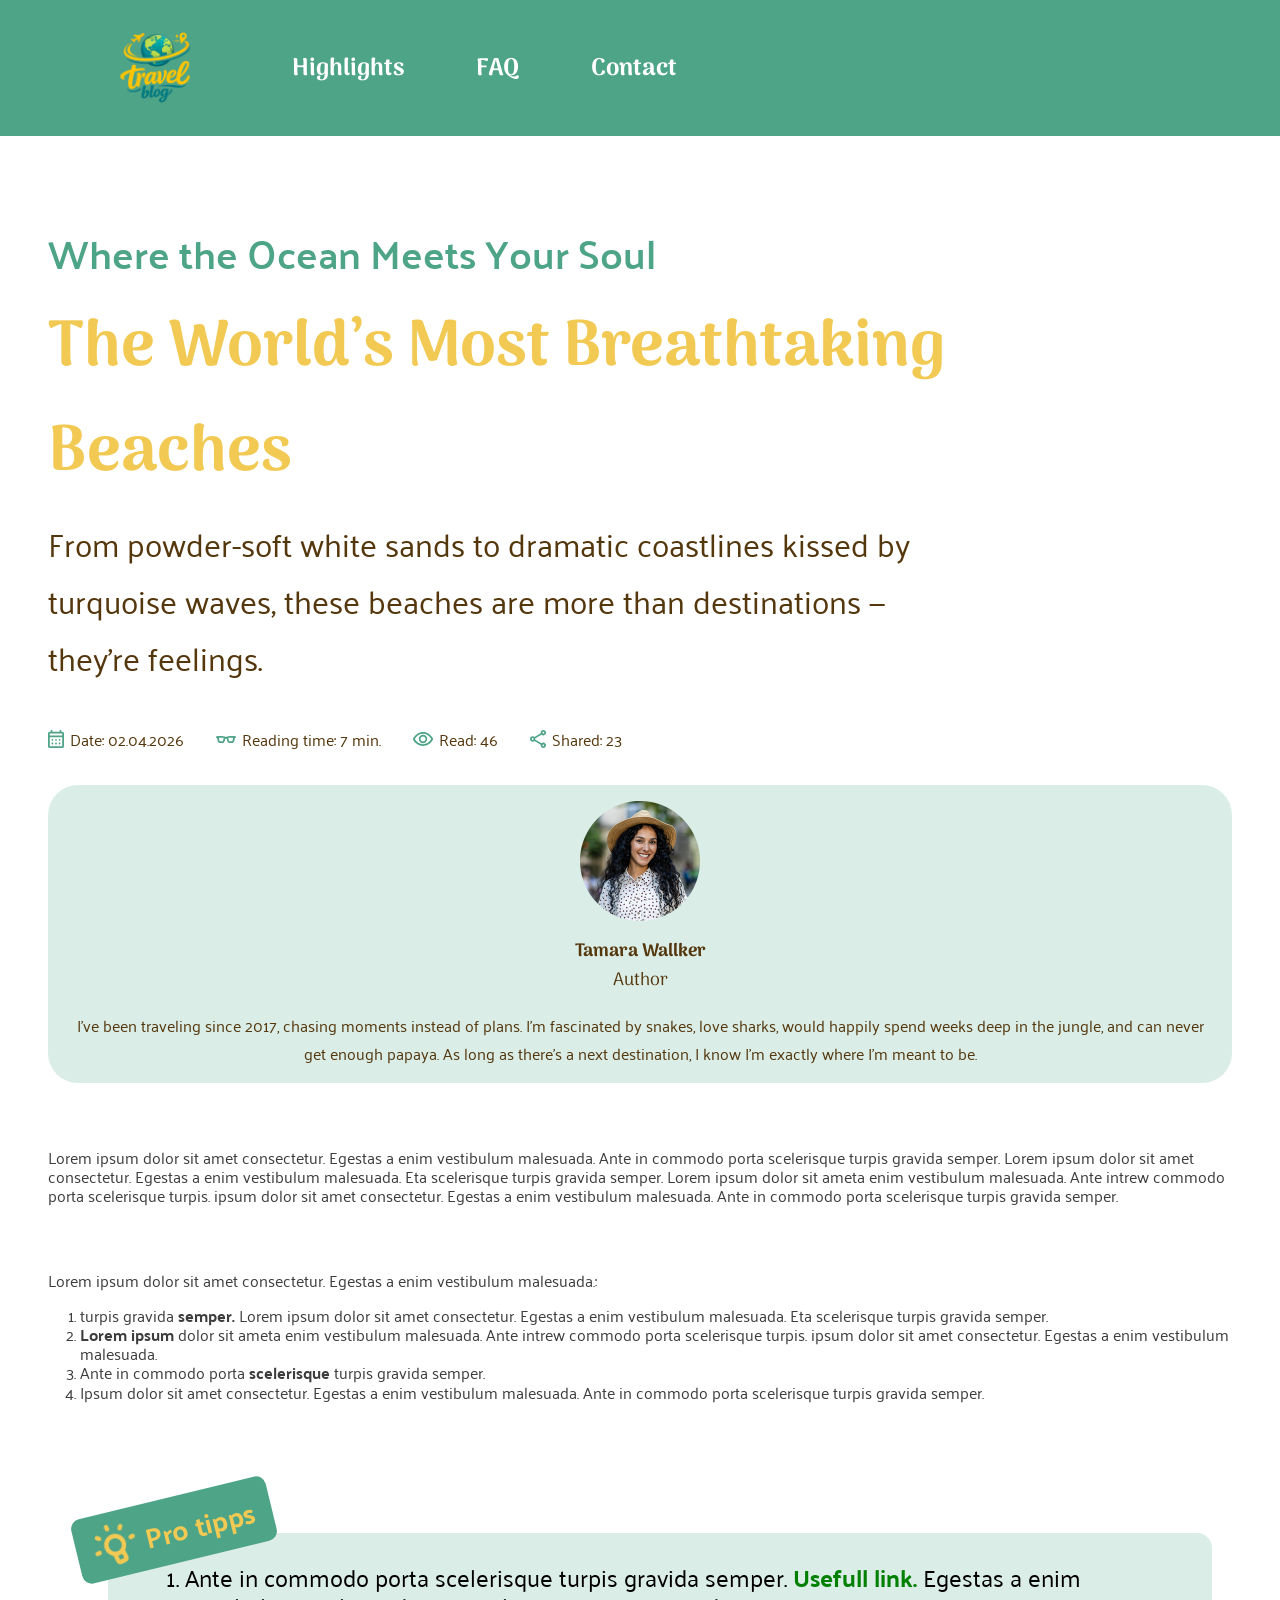
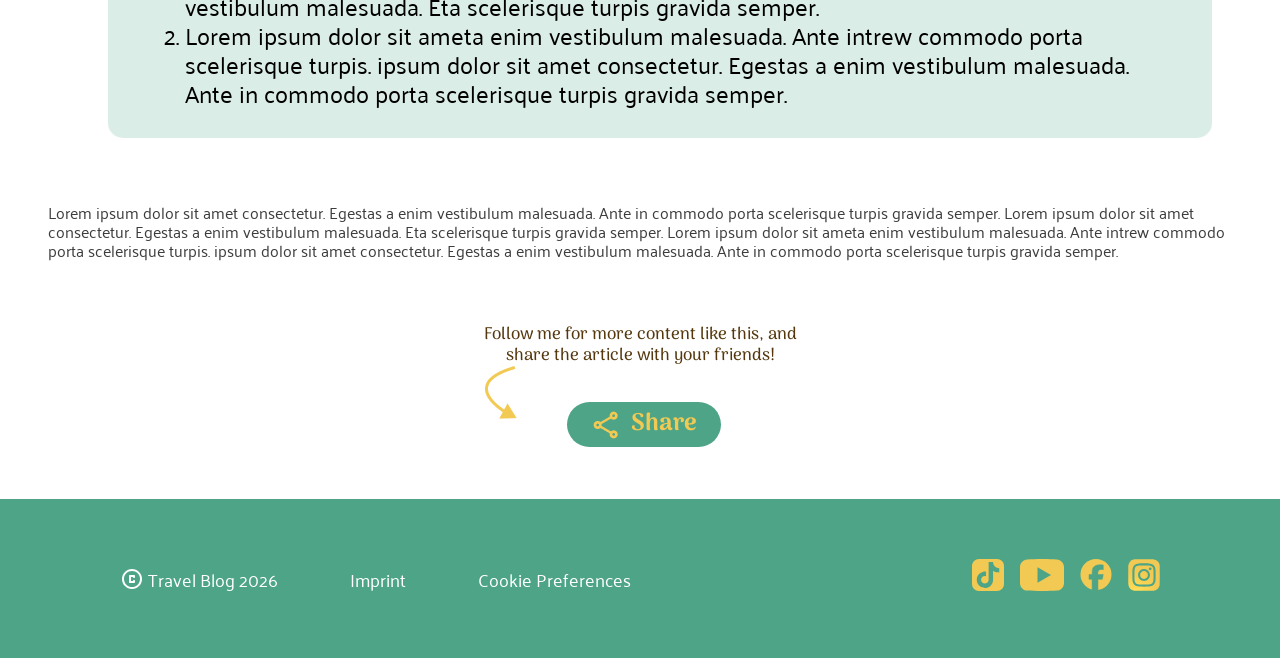
==== article01Carousel.html @ 49bd3ad3 "feat: article01 H1 improvement" ====
<!DOCTYPE html>
<html lang="en">

<head>
    <meta charset="UTF-8">
    <meta name="viewport" content="width=device-width, initial-scale=1.0">
    <title>Article01/Carousel</title>

    <link rel="stylesheet" href="style.css">
    <link rel="stylesheet" href="style_header_and_footer.css">
    <link rel="stylesheet" href="style_profilanzeige.css">
    <link rel="stylesheet" href="style_protip.css">
    <link rel="stylesheet" href="style_share_button.css">
    <link rel="stylesheet" href="style_article01_Carousel.css">
    <link rel="stylesheet" href="style_menu_bar.css">

</head>

<body>

    <header class="primary-green-background">
        <img class="blog-logo" src="./assets/icons/logo.svg"
            alt="Das Logo des Travel Blog - die Erdkugel, die von einem Flugzeug gegen der Uhrzeigersinn umkreist wird.">

        <nav>
            <ul>
                <li>
                    <a href="">Highlights</a>
                </li>
                <li>
                    <a href="">FAQ</a>
                </li>
                <li>
                    <a href="">Contact</a>
                </li>
            </ul>
        </nav>
    </header>


    <main class="main-content">

        <section class="content-section article-intro">
            <div class="article-title">
                <div class="title-text">
                    <p class="subtitle">Where the Ocean Meets Your Soul</p>
                    <h1>The World’s Most Breathtaking Beaches</h1>
                    <p class="intro-text">From powder-soft white sands to dramatic coastlines kissed by
                        turquoise waves, these beaches are more than destinations —
                        they’re feelings.</p>
                </div>

                <div class="article-info">
                    <div class="info-item">
                        <img src="./assets/icons/calendar.svg" alt="">
                        <span>Date: <time datetime="2026-04-02">02.04.2026</time></span>
                    </div>
                    <div class="info-item">
                        <img src="./assets/icons/reading-time.svg" alt="">
                        <span>Reading time: 7 min.</span>
                    </div>
                    <div class="info-item">
                        <img src="./assets/icons/views.svg" alt="">
                        <span>Read: 46</span>
                    </div>
                    <div class="info-item">
                        <img src="./assets/icons/share-green.svg" alt="">
                        <span>Shared: 23</span>
                    </div>
                </div>
            </div>


            <aside class="author-card">
                <img class="avatar" src="./assets/img/avatar.png" alt="Portrait of Tamara Wallker">
                <div class="author-name-box">
                    <p class="author-name">Tamara Wallker</p>
                    <p class="author-role">Author</p>
                </div>
                <p class="author-text">I’ve been traveling since 2017, chasing moments instead of plans. I’m fascinated
                    by snakes, love sharks, would happily spend weeks deep in the jungle, and can never get enough
                    papaya. As long as there’s a next destination, I know I’m exactly where I’m meant to be.</p>
            </aside>
        </section>




        <section class="text_section">
            <p>Lorem ipsum dolor sit amet consectetur. Egestas a enim vestibulum malesuada. Ante in commodo porta
                scelerisque turpis gravida semper. Lorem ipsum dolor sit amet consectetur. Egestas a enim vestibulum
                malesuada. Eta scelerisque turpis gravida semper. Lorem ipsum dolor sit ameta enim vestibulum malesuada.
                Ante intrew commodo porta scelerisque turpis. ipsum dolor sit amet consectetur. Egestas a enim
                vestibulum
                malesuada. Ante in commodo porta scelerisque turpis gravida semper.</p>
        </section>

        <section class="text_numbered_section">
            <p>Lorem ipsum dolor sit amet consectetur. Egestas a enim vestibulum malesuada.:</p>
            <ol>
                <li>
                    turpis gravida <strong>semper.</strong> Lorem ipsum dolor sit amet consectetur. Egestas a enim
                    vestibulum malesuada.
                    Eta
                    scelerisque turpis gravida semper.
                </li>
                <li>
                    <strong>Lorem ipsum</strong> dolor sit ameta enim vestibulum malesuada. Ante intrew commodo porta
                    scelerisque turpis.
                    ipsum
                    dolor sit amet consectetur. Egestas a enim vestibulum malesuada.
                </li>
                <li>
                    Ante in commodo porta <strong>scelerisque</strong> turpis gravida semper.
                </li>
                <li>
                    Ipsum dolor sit amet consectetur. Egestas a enim vestibulum malesuada. Ante in commodo porta
                    scelerisque
                    turpis gravida semper.
                </li>
            </ol>
        </section>

        <pro-tip>
            <div class="tip_feature">
                <div class="icon-tip">
                    <img src="./assets/img/light_bulb.png" alt="Icon of a light buble">
                    <p>Pro tipps</p>
                </div>
                <section class="ordered_list">
                    <ol class="pro_text">
                        <li>Ante in commodo porta scelerisque turpis gravida semper. <a
                                href="https://google.com">Usefull
                                link.</a>
                            Egestas a enim vestibulum malesuada. Eta scelerisque turpis gravida semper.</li>

                        <li>Lorem ipsum dolor sit ameta enim vestibulum malesuada. Ante intrew commodo porta scelerisque
                            turpis.
                            ipsum dolor sit amet consectetur. Egestas a enim vestibulum malesuada. Ante in commodo porta
                            scelerisque turpis gravida semper. </li>
                    </ol>
                </section>
            </div>
        </pro-tip>

        <section class="text_section">
            <p>Lorem ipsum dolor sit amet consectetur. Egestas a enim vestibulum malesuada. Ante in commodo porta
                scelerisque turpis gravida semper. Lorem ipsum dolor sit amet consectetur. Egestas a enim vestibulum
                malesuada. Eta scelerisque turpis gravida semper. Lorem ipsum dolor sit ameta enim vestibulum malesuada.
                Ante intrew commodo porta scelerisque turpis. ipsum dolor sit amet consectetur. Egestas a enim
                vestibulum
                malesuada. Ante in commodo porta scelerisque turpis gravida semper.</p>
        </section>

        <section class="share_button">
            <p>Follow me for more content like this, and share the article with your friends!</p>
            <div class="share-row">
                <img class="image1" src="./assets/img/vector_arrow.png" alt="Vektor Pfeil">
                <img class="image1_1" src="./assets/img/arrow.png" alt="Krummer_Pfeil">
                <div class="button_picture">
                    <img src="./assets/img/frame_button.png" alt="Frame Button">
                    <a href="https://www.LinkedIn.com/" target="_blank">Share</a>
                </div>
            </div>
        </section>

    </main>


    <footer class="primary-green-background">
        <div class="footer-panel">
            <div class="meta-informations">
                <ul>
                    <li class="copyright-li">
                        <figure>
                            <img src="./assets/icons/copyright.svg" alt="Das Copyright-Logo">
                            <p>Travel Blog 2026</p>
                        </figure>
                    </li>
                    <li>
                        <p>Imprint</p>
                    </li>
                    <li>
                        <p>Cookie Preferences</p>
                    </li>
                </ul>
            </div>

            <div class="social-media-icons">
                <ul>
                    <li>
                        <a href="https://www.tiktok.com/" target="_blank">
                            <img class="social-media-icon-rectangular" src="./assets/icons/tiktok.svg"
                                alt="Das TikTok-Logo.">
                        </a>
                    </li>
                    <li>
                        <a href="https://www.youtube.com/" target="_blank">
                            <img class="youtube-icon" src="./assets/icons/youtube.svg" alt="Das YouTube-Logo.">
                        </a>
                    </li>
                    <li>
                        <a href="https://www.facebook.com/" target="_blank">
                            <img class="social-media-icon-rectangular" src="./assets/icons/facebook.svg"
                                alt="Das Facebook-Logo.">
                        </a>
                    </li>
                    <li>
                        <a href="https://www.instagram.com/" target="_blank">
                            <img class="social-media-icon-rectangular" src="./assets/icons/instagram.svg"
                                alt="Das Instagram-Logo.">
                        </a>
                    </li>
                </ul>
            </div>
        </div>
    </footer>

    <nav class="menu-bar yellow-background">
        <ul>
            <li>
                <img src="./assets/icons/home.svg" alt="Das Home-Symbol - der Umriss eines Hauses.">
            </li>
            <li>
                <img src="./assets/icons/rocket_launch.svg" alt="Das Symbol einer fliegenden Rakete..">
            </li>
            <li>
                <img src="./assets/icons/live_help.svg"
                    alt="Das Symbol zur Live-Hilfe - ein Fragezeichen in einer Sprechblase mit abgerundeten Ecken.">
            </li>
            <li>
                <img src="./assets/icons/person_pin.svg"
                    alt="Das Person-Symbol - die Silhouette einer Person in einer Sprechblase mit abgerundeten Ecken.">
            </li>
        </ul>
    </nav>

</body>

</html>
---- style.css ----
/* Seitenübergreifende Styles */

/* FONTS */

/* arima-regular - latin */
@font-face {
    font-display: swap;
    /* Check https://developer.mozilla.org/en-US/docs/Web/CSS/@font-face/font-display for other options. */
    font-family: 'Arima';
    font-style: normal;
    font-weight: 400;
    src: url('./assets/fonts/arima-v7-latin-regular.woff2') format('woff2');
    /* Chrome 36+, Opera 23+, Firefox 39+, Safari 12+, iOS 10+ */
}

/* arima-500 - latin */
@font-face {
    font-display: swap;
    /* Check https://developer.mozilla.org/en-US/docs/Web/CSS/@font-face/font-display for other options. */
    font-family: 'Arima';
    font-style: normal;
    font-weight: 500;
    src: url('./assets/fonts/arima-v7-latin-500.woff2') format('woff2');
    /* Chrome 36+, Opera 23+, Firefox 39+, Safari 12+, iOS 10+ */
}

/* arima-700 - latin */
@font-face {
    font-display: swap;
    /* Check https://developer.mozilla.org/en-US/docs/Web/CSS/@font-face/font-display for other options. */
    font-family: 'Arima';
    font-style: normal;
    font-weight: 700;
    src: url('./assets/fonts/arima-v7-latin-700.woff2') format('woff2');
    /* Chrome 36+, Opera 23+, Firefox 39+, Safari 12+, iOS 10+ */
}

/* palanquin-regular - latin */
@font-face {
    font-display: swap;
    /* Check https://developer.mozilla.org/en-US/docs/Web/CSS/@font-face/font-display for other options. */
    font-family: 'Palanquin';
    font-style: normal;
    font-weight: 400;
    src: url('./assets/fonts/palanquin-v17-latin-regular.woff2') format('woff2');
    /* Chrome 36+, Opera 23+, Firefox 39+, Safari 12+, iOS 10+ */
}

/* palanquin-500 - latin */
@font-face {
    font-display: swap;
    /* Check https://developer.mozilla.org/en-US/docs/Web/CSS/@font-face/font-display for other options. */
    font-family: 'Palanquin';
    font-style: normal;
    font-weight: 500;
    src: url('./assets/fonts/palanquin-v17-latin-500.woff2') format('woff2');
    /* Chrome 36+, Opera 23+, Firefox 39+, Safari 12+, iOS 10+ */
}

/* palanquin-700 - latin */
@font-face {
    font-display: swap;
    /* Check https://developer.mozilla.org/en-US/docs/Web/CSS/@font-face/font-display for other options. */
    font-family: 'Palanquin';
    font-style: normal;
    font-weight: 700;
    src: url('./assets/fonts/palanquin-v17-latin-700.woff2') format('woff2');
    /* Chrome 36+, Opera 23+, Firefox 39+, Safari 12+, iOS 10+ */
}

/* COLORS */

.yellow-background {
    background-color: rgba(241, 201, 83, 1);
}

/* ELEMENT SELECTORS */

* {
    margin: 0;
    box-sizing: border-box;
    scroll-behavior: smooth;
}

body {
    display: flex;
    flex-direction: column;
}

a {
    text-decoration: none;
}

ul {
    padding-inline-start: 0;
}

li {
    list-style: none;
}
---- style_header_and_footer.css ----
/* COLORS */

.primary-green-background {
    background-color: rgba(78, 164, 135, 1);
}

/* ELEMENT SELECTORS */

header {
    display: flex;
    align-items: center;
    gap: 100px;

    padding: 32px max(calc(50% - 600px), 120px);
}

header>nav>ul a {
    font-family: 'Arima';
    font-weight: bold;
    font-size: 1.5rem;
    color: white;
    text-decoration: none;
}

nav>ul {
    display: flex;
    gap: 72px;
    list-style: none;
}

footer {
    width: 100%;

    display: flex;
    justify-content: space-between;

    padding: 60px max(calc(50% - 600px), 120px);
    margin-bottom: 92px;
}

footer p {
    font-family: 'Palanquin';
    font-size: 1.125rem;

    color: white;
}

footer figure {
    display: flex;
    gap: 4px;
}

/* CLASSES */

.blog-logo {
    height: 72px;
    width: 72px;
}

.footer-panel {
    width: 100dvw;

    display: flex;
    justify-content: space-between;
    align-items: center;
}

.meta-informations {
    display: flex;
}

.meta-informations>ul {
    display: flex;
    gap: 72px;

    padding-inline-start: 0;
}

.social-media-icons>ul {
    display: flex;
    gap: 16px;

    padding-inline-start: 0;
}

.social-media-icon-rectangular {
    height: 32px;
    width: 32px;
}

.youtube-icon {
    height: 32px;
    width: 44px;
}

/* MEDIA SCREENS */

@media screen and (max-width: 990px) {
    footer p {
        font-size: 1rem;
    }

    .footer-panel {
        align-items: end;
    }

    .meta-informations>ul {
        flex-direction: column;
        gap: 8px;
    }

    .copyright-li {
        order: 4;
    }

    .social-media-icons {
        align-items: flex-end;
    }

    .social-media-icon-rectangular {
        height: 24px;
        width: 24px;
    }

    .youtube-icon {
        height: 24px;
        width: 33px;
    }
}

@media screen and (min-width: 800px) {
    footer {
        margin-bottom: unset;
    }
}

@media screen and (max-width: 800px) {
    header {
        justify-content: center;

        padding: 5px 16px;
    }

    header>nav {
        display: none;
    }

    .blog-logo {
        height: 56px;
        width: 56px;
    }

    .blog-logo>img {
        height: 56px;
        width: 56px;
    }

    footer {
        padding: 30px 24px;
    }
}

@media screen and (max-width: 380px) {
    .social-media-icons>ul {
        gap: 4px;
    }

    .social-media-icon-rectangular {
        height: 18px;
        width: 18px;
    }

    .youtube-icon {
        height: 18px;
        width: 27px;
    }
}
---- style_profilanzeige.css ----
/* Seitenübergreifende Styles */


@font-face {
    font-family: 'Arima';
    src: url('./assets/fonts/arima-v7-latin-regular.woff2') format('woff2');
    font-weight: 400;
    font-display: swap;
}

@font-face {
    font-family: 'Arima';
    src: url('./assets/fonts/arima-v7-latin-500.woff2') format('woff2');
    font-weight: 500;
    font-display: swap;
}

@font-face {
    font-family: 'Arima';
    src: url('./assets/fonts/arima-v7-latin-600.woff2') format('woff2');
    font-weight: 600;
    font-display: swap;
}

@font-face {
    font-family: 'Arima';
    src: url('./assets/fonts/arima-v7-latin-700.woff2') format('woff2');
    font-weight: 700;
    font-display: swap;
}

@font-face {
    font-family: 'Palanquin';
    src: url('./assets/fonts/palanquin-v17-latin-regular.woff2') format('woff2');
    font-weight: 400;
    font-display: swap;
}

@font-face {
    font-family: 'Palanquin';
    src: url('./assets/fonts/palanquin-v17-latin-600.woff2') format('woff2');
    font-weight: 600;
    font-display: swap;
}

* {
    margin: 0;
    padding: 0;
    box-sizing: border-box;
}

body {
    font-family: 'Palanquin';
}

.main-content {
    padding: 80px max(calc(50% - 600px), 120px);
}

/*== Class Article Title ==*/

.article-intro {
    display: flex;
    justify-content: space-between;
    gap: 24px;
}

.article-title {
    display: flex;
    flex-direction: column;
    gap: 40px;
    width: calc(100% - 296px);
    max-width: 902px;
}

.title-text {
    display: flex;
    flex-direction: column;
    gap: 8px;
}

.subtitle {
    font-size: 2.5rem;
    font-weight: 600;
    color: rgba(78, 164, 135, 1);
}

.article-title h1 {
    font-family: 'Arima';
    font-size: 4rem;
    font-weight: 700;
    color: rgba(241, 201, 83, 1);
}

.intro-text {
    font-size: 1.75rem;
    color: rgba(84, 55, 13, 1);
}

.article-info {
    display: flex;
    gap: 32px;
}

.info-item {
    display: flex;
    align-items: center;
    gap: 6px;
    font-size: 1rem;
    color: rgba(84, 55, 13, 1);
}

/*== Class Author Card ==*/

.author-card {
    display: flex;
    flex-direction: column;
    align-items: center;
    gap: 16px;
    width: 272px;
    height: fit-content;
    padding: 16px;
    border-radius: 30px;
    background-color: rgba(78, 164, 135, 0.2);
    color: rgba(84, 55, 13, 1);
}

.avatar {
    width: 120px;
    height: 120px;
}

.author-name-box {
    text-align: center;
}

.author-name {
    font-family: 'Arima';
    font-size: 1.125rem;
    font-weight: 700;
}

.author-role {
    font-family: 'Arima';
    font-size: 1.125rem;
    font-weight: 400;
}

.author-text {
    font-size: 1rem;
}


/*== TABLET bis 1280 px: Hauptbereich + Article Intro ==*/
@media screen and (max-width: 1280px) {

    .main-content {
        padding: 80px 48px;
    }

    .article-intro {
        flex-direction: column;
        gap: 32px;
    }

    .article-title {
        width: 100%;
    }

    .article-info {
        flex-wrap: wrap;
    }

    .author-card {
        width: 100%;
    }

    .author-text {
        text-align: center;
    }
}


/*== HANDY bis 767 px: Hauptbereich + Article Intro ==*/
/* min(): höchstens der Figma-Wert (bei 375 px). Unter 375 px wird alles
   im gleichen Verhältnis kleiner, damit die Zeilen wie in Figma umbrechen. */
@media screen and (max-width: 767px) {

    .main-content {
        padding: 40px min(16px, 4.26vw);
    }

    .article-title {
        gap: 24px;
    }

    .subtitle {
        font-size: min(1.25rem, 5.33vw);
    }

    .article-title h1 {
        font-size: min(2.5rem, 10.66vw);
    }

    .intro-text {
        font-size: min(1.125rem, 4.8vw);
    }

    .article-info {
        gap: min(16px, 4.26vw);
    }

    .info-item {
        font-size: min(1rem, 4.26vw);
    }

    .author-card {
        padding: 16px min(8px, 2.13vw);
    }

    .author-name {
        font-size: min(1rem, 4.26vw);
    }

    .author-role {
        font-size: min(1rem, 4.26vw);
    }

    .author-text {
        font-size: min(1rem, 4.26vw);
    }
}
---- style_protip.css ----
@font-face {
    font-display: swap;
    font-family: 'Palanquin';
    font-style: normal;
    font-weight: 400;
    src: url('./assets/fonts/palanquin-v17-latin-regular.woff2') format('woff2');
}

@font-face {
    font-display: swap;
    font-family: 'Palanquin';
    font-style: normal;
    font-weight: 700;
    src: url('./assets/fonts/palanquin-v17-latin-700.woff2') format('woff2');
}

.tip_feature {
    position: relative;
    padding-top: 65px;

    align-items: center;
    max-width: 1440px;
    margin-inline: auto;
    width: 100%;
}

.icon-tip {
    display: flex;
    gap: 10px;
    justify-content: center;
    background-color: #4EA487;
    height: 66px;
    width: 200px;
    align-items: center;
    rotate: -13.67deg;
    border-radius: 10px;
    position: relative;
    bottom: -30px;
    left: clamp(-34px, calc((100% - 100vw) / 2 + 14px), 0px);
}

.icon-tip p {
    color: #F1C953;
    font-family: 'Palanquin', sans-serif;
    font-size: 28px;
    font-weight: 700;
    font-style: bold;
}

.ordered_list {
    background-color: #4EA48733;
    border-radius: 15px;
    width: 100%;
    box-sizing: border-box;
    padding-left: 47px;
}

.pro_text {
    color: black;
    font-family: 'Palanquin', sans-serif;
    font-style: normal;
    font-weight: 400;
    font-size: 24px;
    line-height: 120%;
    margin: 0;
    padding: 30px;
}

.pro_text a {
    color: green;
    font-family: 'Palanquin', sans-serif;
    font-weight: 700;
    font-style: bold;
    font-size: inherit;
    line-height: 120%;
    text-decoration: none;
}

.tip_feature .pro_text>li {
    list-style-type: decimal;
    list-style-position: outside;
}

.tip_feature .icon-tip p {
    margin: 0;
}

@media screen and (min-width: 768px) and (max-width: 1279px) {

    .tip_feature .pro_text {
        font-size: clamp(18px, 2vw, 24px);
    }

}
@media screen and (max-width: 767px) {
.tip_feature .icon-tip img {
        width: 32px;
        height: auto;
    }

    .tip_feature .icon-tip p {
        font-size: 22px;
    }

    .tip_feature .ordered_list {
        padding: 42px 14px 18px 25px;
    }

    .tip_feature .pro_text {
        font-size: clamp(15px, 4vw, 18px);
        line-height: 1.4;
        padding: 0 0 0 15px;
    }

}
@media screen and (min-width: 801px) {

    .tip_feature {
        width: calc(100% - 80px);
        margin-left: 60px;
        margin-right: 20px;
    }

}
@media screen and (max-width: 800px) {

    .tip_feature .icon-tip {
        left: 16px;
        bottom: 0;
    }

}
---- style_share_button.css ----
/* arima-regular - latin */
@font-face {
    font-display: swap;
    /* Check https://developer.mozilla.org/en-US/docs/Web/CSS/@font-face/font-display for other options. */
    font-family: 'Arima';
    font-style: normal;
    font-weight: 400;
    src: url('./assets/fonts/arima-v7-latin-regular.woff2') format('woff2');
    /* Chrome 36+, Opera 23+, Firefox 39+, Safari 12+, iOS 10+ */
}

.share-section {
    display: flex;
    align-items: center;
    flex-direction: column;
    gap: 24px;
}

.share_button {
    display: flex;
    align-items: center;
    flex-direction: column;
}

.share-section>p {
    width: 455px;
    color: rgba(84, 55, 13, 1);
    font-family: 'Arima';
    font-weight: 500;
    font-size: 24px;
    text-align: center;
}

.share_button>p {
    width: 455px;
    color: rgba(84, 55, 13, 1);
    font-family: 'Arima';
    font-weight: 500;
    font-style: normal;
    font-size: 24px;
    line-height: 120%;
    letter-spacing: 0%;
    text-align: center;
}

.share-row {
    width: 450px;

    display: flex;
    align-items: center;
    gap: 50px;
}


.image1 {
    display: none;
}

.image1_1 {
    display: none;
}

.button {
    height: 45px;
    border-radius: 40px;
    padding-left: 24px;
    padding-right: 24px;
    gap: 8px;
    background-color: rgba(78, 164, 135, 1);
    display: flex;
    align-items: center;
}
.button_picture {
    height: 45px;
    border-radius: 40px;
    padding-left: 24px;
    padding-right: 24px;
    gap: 8px;
    background-color: rgba(78, 164, 135, 1);
    display: flex;
    align-items: center;
    position: relative;
    top: 32px;

}

.button>img {
    width: 32px;
    height: 32px;
    border-radius: 6px;
}

.button_picture>img {
    width: 32px;
    height: 32px;
    border-radius: 6px;
}

.button>a {
    text-decoration: none;
    color: rgba(241, 201, 83, 1);
    font-family: 'Arima';
    font-weight: 700;
    font-style: regular;
    font-size: 24px;
    line-height: 120%;
    letter-spacing: 5%;
}

.button_picture>a {
    text-decoration: none;
    color: rgba(241, 201, 83, 1);
    font-family: 'Arima';
    font-weight: 700;
    font-style: regular;
    font-size: 24px;
    line-height: 120%;
    letter-spacing: 5%;
}

@media screen and (min-width: 320px) and (max-width: 1439px) {

    .share-section>p {
        width: min(335px, 100%);
        font-size: 17px;
    }

     .share_button>p {
        width: 335px;
        font-size: 17px;
    }

    .share-row {
        width: min(310px, 100%);
    }

    .share-row>img {
        rotate: 0grad;
    }

}

/* Handy: Abstand zum Footer wie in Figma (zusammen mit 40px Padding von .main-content) */
@media screen and (max-width: 767px) {

    .share-section {
        padding-bottom: 56px;
    }

}

@media screen and (min-width: 1440px) {

    .image1_1 {
        display: none;
    }

    .image1 {
        display: block;
    }

    /* Button auf Höhe der Pfeilspitze (ersetzt position + top) */
    .button {
        margin-top: 64px;
    }

}

@media screen and (max-width: 1439px) {
    .image1 {
        display: none;
    }

    .image1_1 {
        display: block;
    }
}
---- style_article01_Carousel.css ----
* {
    margin: 0;
    box-sizing: border-box;
    scroll-behavior: smooth;
    padding: 0;
}

.intro-text {
    font-size: 2rem;
}

.text_section {
    padding-bottom: 65px;
    padding-top: 65px;

    color: rgba(61, 61, 61, 1);
    font-family: 'Palanquin';
    font-weight: 400;
    font-style: regular;
    font-size: 24px;
    line-height: 120%;
    letter-spacing: 0%;
}

.text_numbered_section {

    margin: auto;
    width: 1000px;

    color: rgba(61, 61, 61, 1);
    font-family: 'Palanquin';
    font-weight: 400;
    font-style: normal;
    font-size: 24px;
    line-height: 120%;
    letter-spacing: 0%;
}

.text_numbered_section li {
    list-style-type: decimal;
    list-style-position: outside;
}

.text_numbered_section p {
    margin-bottom: 1rem;
}

.text_numbered_section ol {
    margin-right: 0;
    padding-left: 2rem;
}

@media screen and (min-width: 320px) and (max-width: 1439px) {
    .text_numbered_section {
        width: 100%;
    }

    .text_section {
        font-size: 16px;
    }

    .text_numbered_section {
        font-size: 16px;
    }
}
---- style_menu_bar.css ----
.menu-bar {
    z-index: 4;

    height: 92px;
    width: 100%;

    position: fixed;
    bottom: 0;
}

.menu-bar>ul {
    display: flex;
    justify-content: center;
    gap: 48px;

    padding: 24px;
}

.menu-bar img {
    height: 40px;
    width: 40px;
}

@media screen and (min-width: 800px) {
    .menu-bar {
        display: none;
    }
}

@media screen and (max-width: 320px) {
    .menu-bar>ul {
        justify-content: space-between;
        gap: unset;
    }
}
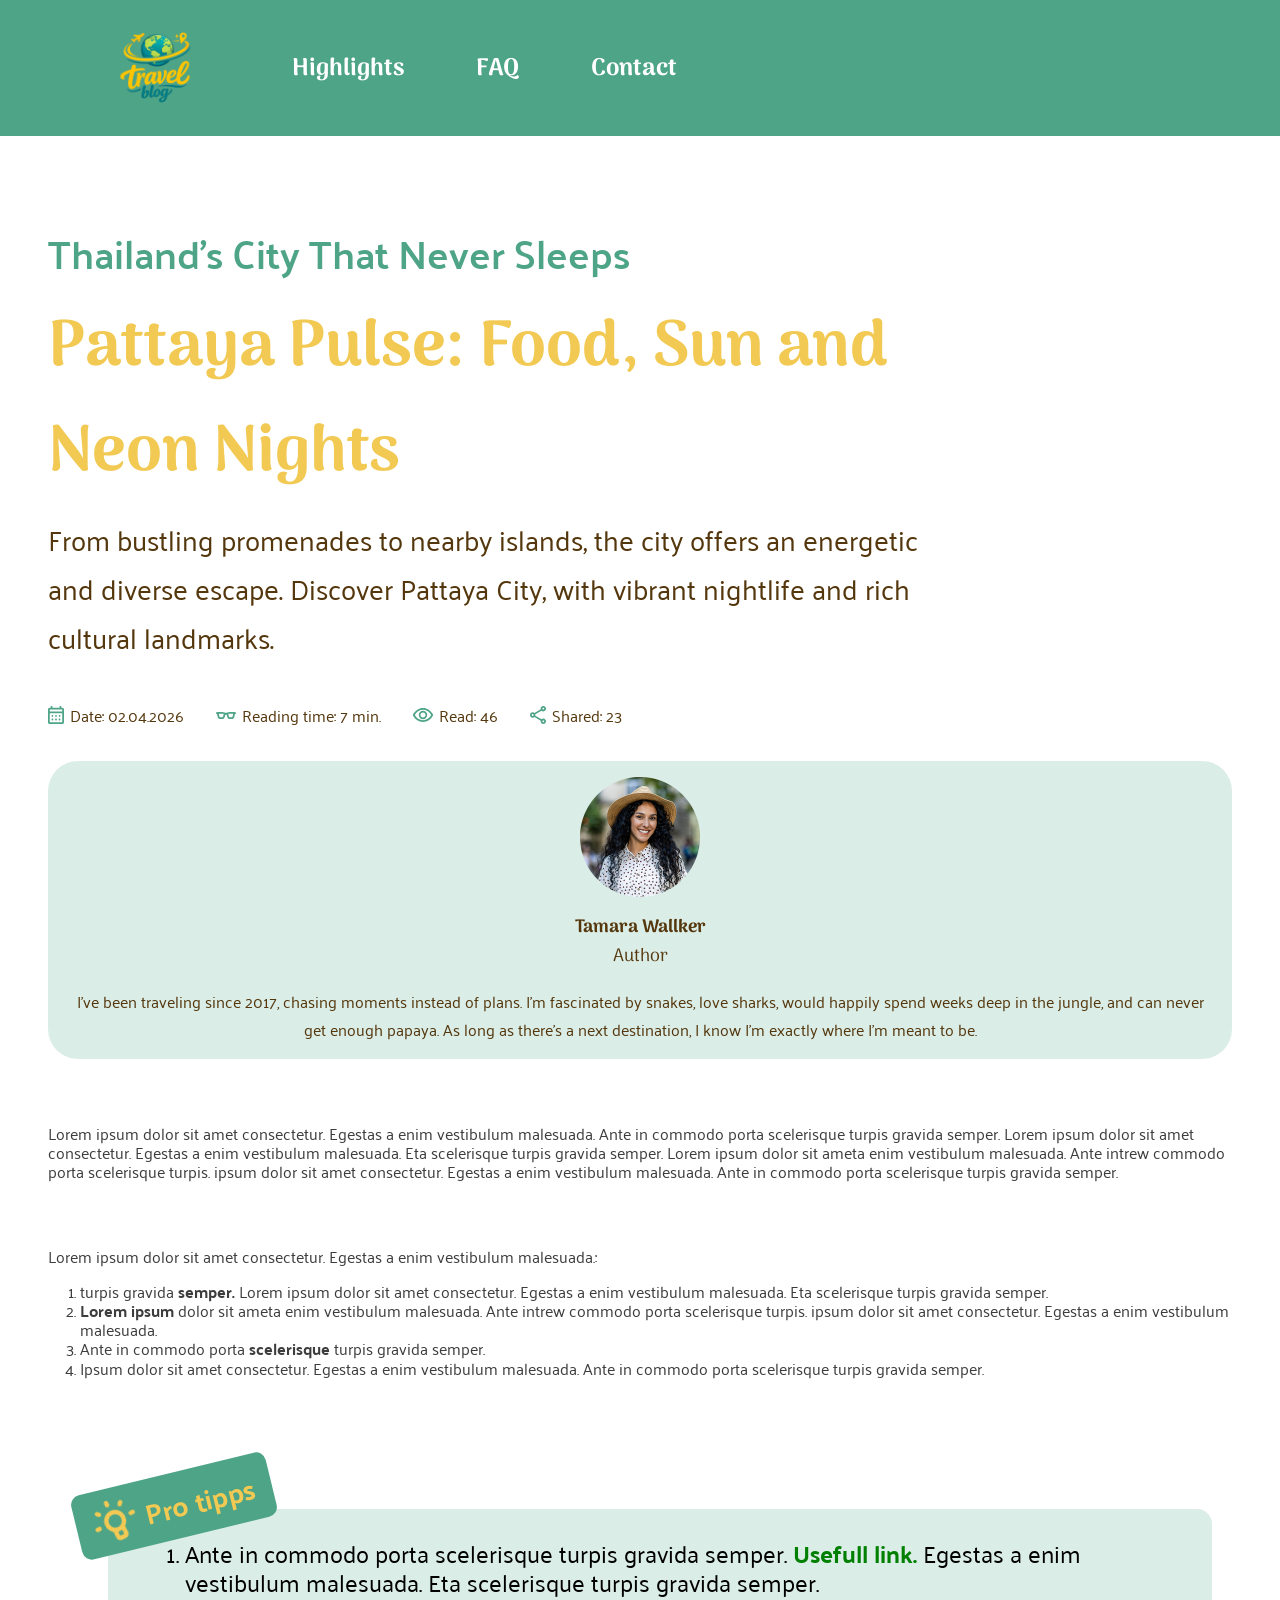
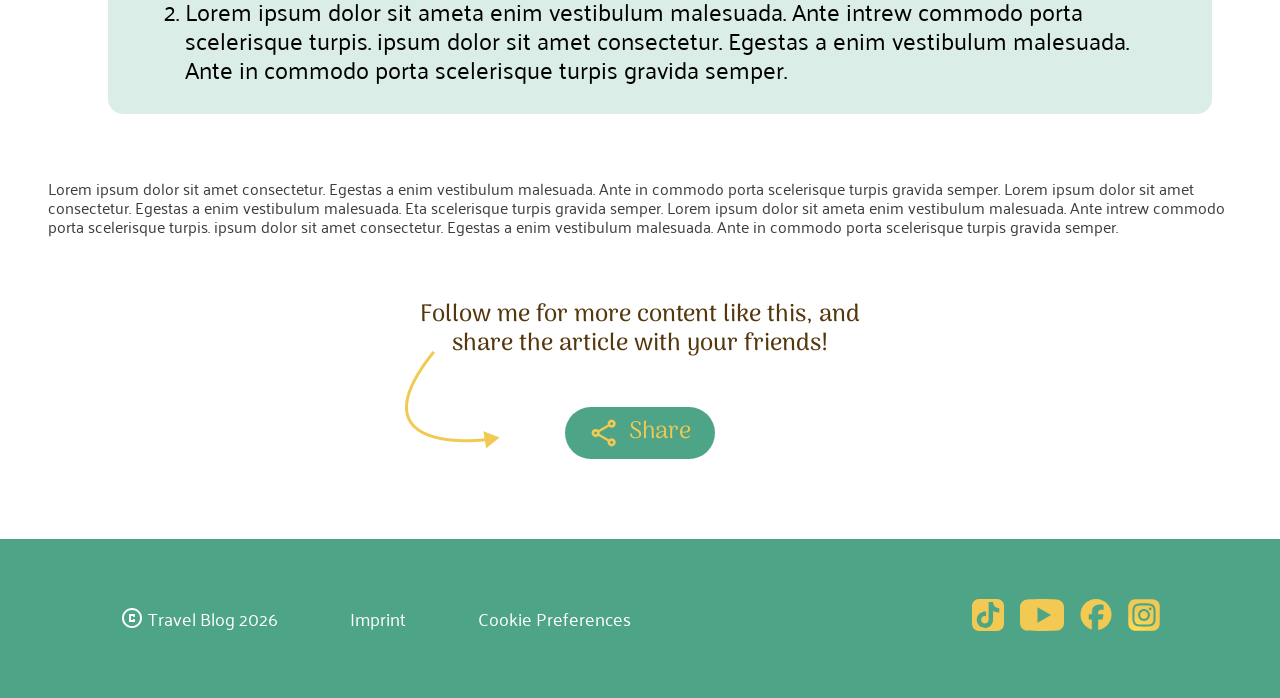
==== commit ce5c5ea7: "feat: added optimized share button component to article01." ====
--- a/article01Carousel.html
+++ b/article01Carousel.html
@@ -4,7 +4,7 @@
 <head>
     <meta charset="UTF-8">
     <meta name="viewport" content="width=device-width, initial-scale=1.0">
-    <title>Article01/Carousel</title>
+    <title>The World’s Most Breathtaking Beaches</title>
 
     <link rel="stylesheet" href="style.css">
     <link rel="stylesheet" href="style_header_and_footer.css">
@@ -14,13 +14,16 @@
     <link rel="stylesheet" href="style_article01_Carousel.css">
     <link rel="stylesheet" href="style_menu_bar.css">
 
+    <link rel="icon" type="image/x-icon" href="./assets/icons/logo.svg">
 </head>
 
 <body>
 
     <header class="primary-green-background">
-        <img class="blog-logo" src="./assets/icons/logo.svg"
-            alt="Das Logo des Travel Blog - die Erdkugel, die von einem Flugzeug gegen der Uhrzeigersinn umkreist wird.">
+        <a class="blog-logo" href="./index.html">
+            <img src="./assets/icons/logo.svg"
+                alt="Das Logo des Travel Blog - die Erdkugel, die von einem Flugzeug gegen der Uhrzeigersinn umkreist wird.">
+        </a>
 
         <nav>
             <ul>
@@ -43,11 +46,10 @@
         <section class="content-section article-intro">
             <div class="article-title">
                 <div class="title-text">
-                    <p class="subtitle">Where the Ocean Meets Your Soul</p>
-                    <h1>The World’s Most Breathtaking Beaches</h1>
-                    <p class="intro-text">From powder-soft white sands to dramatic coastlines kissed by
-                        turquoise waves, these beaches are more than destinations —
-                        they’re feelings.</p>
+                    <p class="subtitle">Thailand’s City That Never Sleeps</p>
+                    <h1>Pattaya Pulse: Food, Sun and Neon Nights</h1>
+                    <p class="intro-text">From bustling promenades to nearby islands, the city offers an energetic and
+                        diverse escape. Discover Pattaya City, with vibrant nightlife and rich cultural landmarks.</p>
                 </div>
 
                 <div class="article-info">
@@ -152,17 +154,17 @@
                 malesuada. Ante in commodo porta scelerisque turpis gravida semper.</p>
         </section>
 
-        <section class="share_button">
+        <div class="share-button-panel">
             <p>Follow me for more content like this, and share the article with your friends!</p>
-            <div class="share-row">
-                <img class="image1" src="./assets/img/vector_arrow.png" alt="Vektor Pfeil">
-                <img class="image1_1" src="./assets/img/arrow.png" alt="Krummer_Pfeil">
-                <div class="button_picture">
-                    <img src="./assets/img/frame_button.png" alt="Frame Button">
-                    <a href="https://www.LinkedIn.com/" target="_blank">Share</a>
-                </div>
-            </div>
-        </section>
+
+            <img class="share-button-arrow-web" src="./assets/img/vector_arrow.png" alt="Vektor Pfeil">
+            <img class="share-button-arrow-mobile" src="./assets/img/arrow.png" alt="Krummer Pfeil">
+
+            <div class="share-button">
+                <img src="./assets/img/frame_button.png" alt="Frame Button">
+                <a href="https://www.LinkedIn.com/" target="_blank">Share</a>
+            </div>
+        </div>
 
     </main>
 
--- a/style_share_button.css
+++ b/style_share_button.css
@@ -9,169 +9,110 @@
     /* Chrome 36+, Opera 23+, Firefox 39+, Safari 12+, iOS 10+ */
 }
 
-.share-section {
+.share-button-panel {
+    width: min(490px, 100%);
+
+    position: relative;
+
     display: flex;
+    flex-direction: column;
     align-items: center;
-    flex-direction: column;
-    gap: 24px;
+    gap: 48px;
 }
 
-.share_button {
-    display: flex;
-    align-items: center;
-    flex-direction: column;
-}
-
-.share-section>p {
-    width: 455px;
-    color: rgba(84, 55, 13, 1);
+.share-button-panel>p {
     font-family: 'Arima';
     font-weight: 500;
-    font-size: 24px;
-    text-align: center;
-}
+    font-size: 1.5rem;
 
-.share_button>p {
-    width: 455px;
     color: rgba(84, 55, 13, 1);
-    font-family: 'Arima';
-    font-weight: 500;
-    font-style: normal;
-    font-size: 24px;
+
     line-height: 120%;
     letter-spacing: 0%;
     text-align: center;
 }
 
-.share-row {
-    width: 450px;
+.share-button-arrow-web {
+    display: none;
+    position: absolute;
 
-    display: flex;
-    align-items: center;
-    gap: 50px;
+    top: 50px;
+    left: 10px;
 }
 
+.share-button-arrow-mobile {
+    display: none;
+    position: absolute;
 
-.image1 {
-    display: none;
+    top: 50px;
+    left: 5px;
 }
 
-.image1_1 {
-    display: none;
-}
-
-.button {
-    height: 45px;
+.share-button {
     border-radius: 40px;
     padding-left: 24px;
     padding-right: 24px;
-    gap: 8px;
+
     background-color: rgba(78, 164, 135, 1);
     display: flex;
     align-items: center;
-}
-.button_picture {
-    height: 45px;
-    border-radius: 40px;
-    padding-left: 24px;
-    padding-right: 24px;
     gap: 8px;
-    background-color: rgba(78, 164, 135, 1);
-    display: flex;
-    align-items: center;
-    position: relative;
-    top: 32px;
 
+    padding: 10px 24px;
 }
 
-.button>img {
+.share-button>img {
     width: 32px;
     height: 32px;
     border-radius: 6px;
 }
 
-.button_picture>img {
-    width: 32px;
-    height: 32px;
-    border-radius: 6px;
-}
+.share-button>a {
+    font-family: 'Arima';
+    font-style: bold;
+    font-size: 1.5rem;
+    color: rgba(241, 201, 83, 1);
 
-.button>a {
     text-decoration: none;
-    color: rgba(241, 201, 83, 1);
-    font-family: 'Arima';
-    font-weight: 700;
-    font-style: regular;
-    font-size: 24px;
+
     line-height: 120%;
     letter-spacing: 5%;
 }
 
-.button_picture>a {
-    text-decoration: none;
-    color: rgba(241, 201, 83, 1);
-    font-family: 'Arima';
-    font-weight: 700;
-    font-style: regular;
-    font-size: 24px;
-    line-height: 120%;
-    letter-spacing: 5%;
-}
-
-@media screen and (min-width: 320px) and (max-width: 1439px) {
-
-    .share-section>p {
-        width: min(335px, 100%);
-        font-size: 17px;
-    }
-
-     .share_button>p {
-        width: 335px;
-        font-size: 17px;
-    }
-
-    .share-row {
-        width: min(310px, 100%);
-    }
-
-    .share-row>img {
-        rotate: 0grad;
-    }
-
-}
-
 /* Handy: Abstand zum Footer wie in Figma (zusammen mit 40px Padding von .main-content) */
-@media screen and (max-width: 767px) {
-
+/* @media screen and (max-width: 767px) {
     .share-section {
         padding-bottom: 56px;
     }
+} */
 
+@media screen and (min-width: 801px) {
+    .share-button-arrow-web {
+        display: block;
+    }
+
+    .share-button-arrow-mobile {
+        display: none;
+    }
 }
 
-@media screen and (min-width: 1440px) {
-
-    .image1_1 {
+@media screen and (max-width: 800px) {
+    .share-button-arrow-web {
         display: none;
     }
 
-    .image1 {
+    .share-button-arrow-mobile {
         display: block;
     }
+}
 
-    /* Button auf Höhe der Pfeilspitze (ersetzt position + top) */
-    .button {
-        margin-top: 64px;
+@media screen and (max-width: 535px) {
+    .share-button-panel {
+        width: 340px;
     }
 
-}
-
-@media screen and (max-width: 1439px) {
-    .image1 {
-        display: none;
-    }
-
-    .image1_1 {
-        display: block;
+    .share-button-panel>p {
+        width: 100%;
+        font-size: 18px;
     }
 }
--- a/style_article01_Carousel.css
+++ b/style_article01_Carousel.css
@@ -5,8 +5,10 @@
     padding: 0;
 }
 
-.intro-text {
-    font-size: 2rem;
+.main-content {
+    display: flex;
+    flex-direction: column;
+    align-items: center;
 }
 
 .text_section {
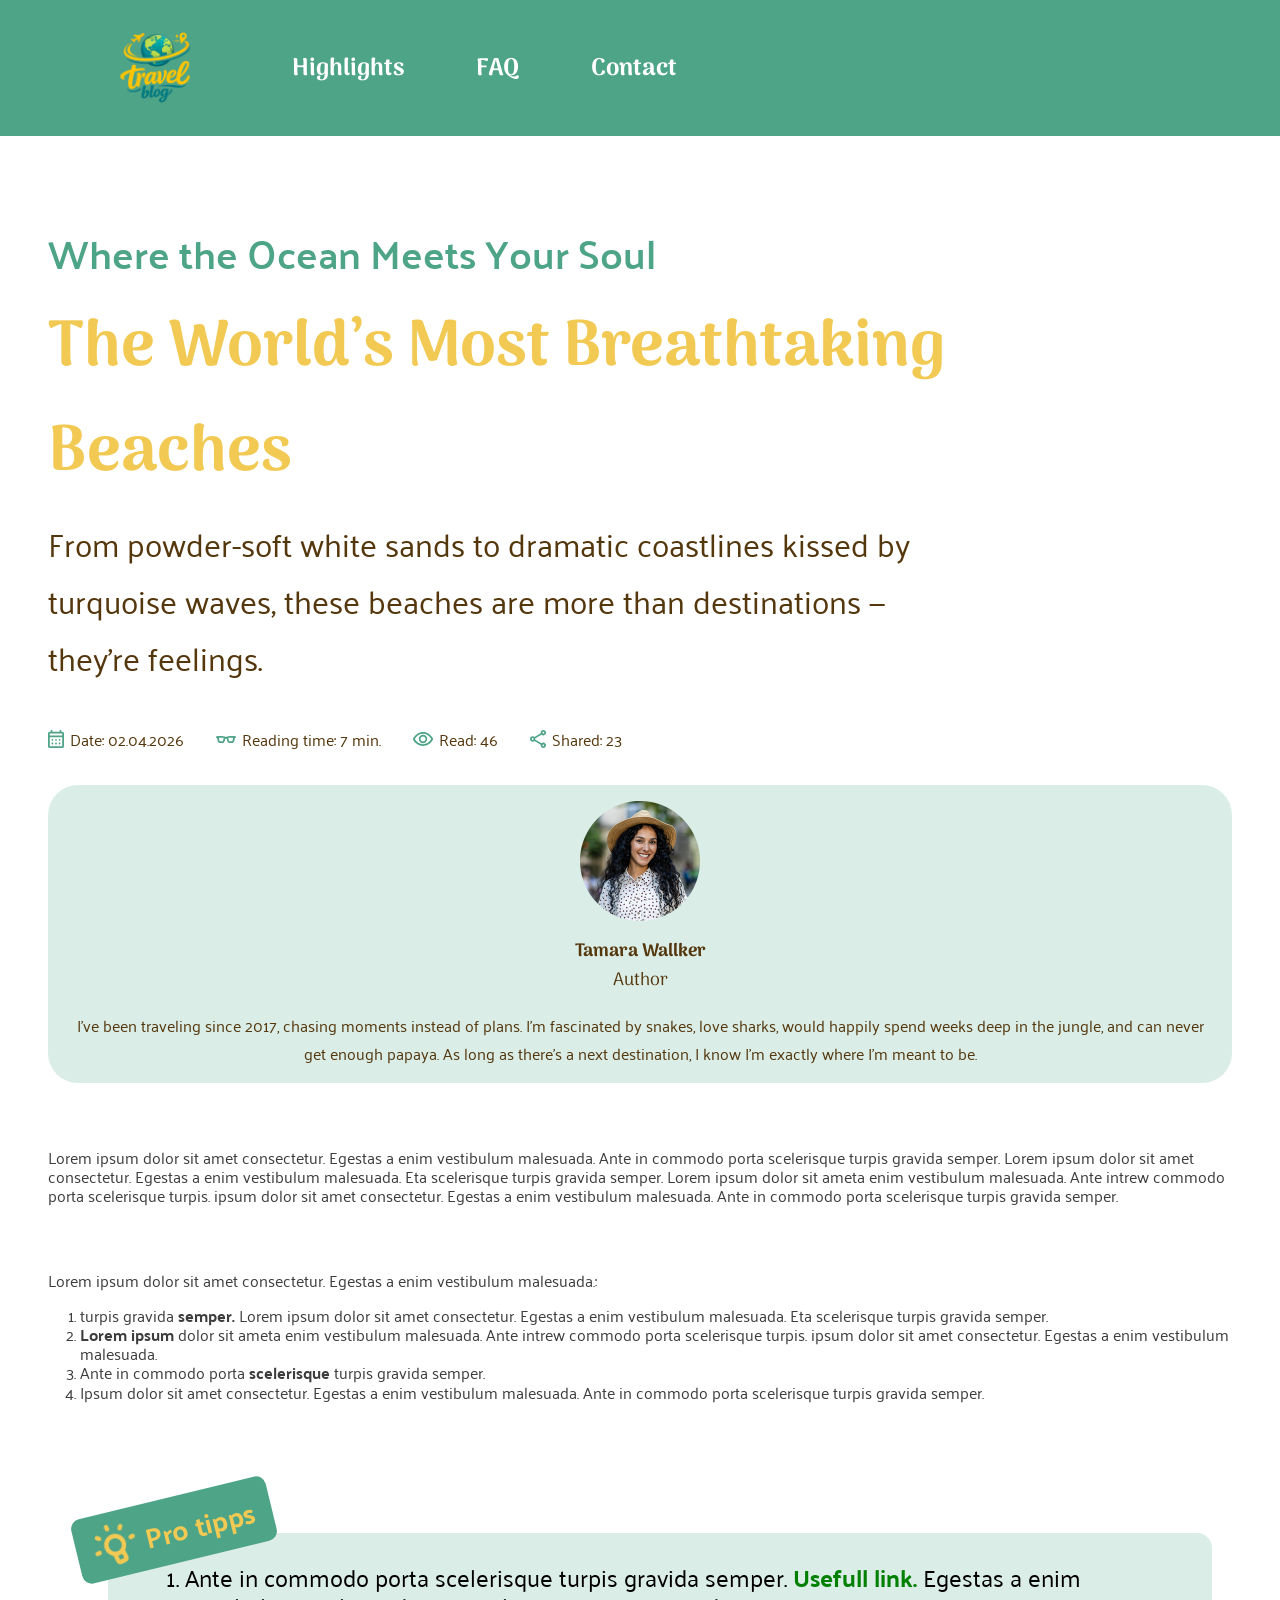
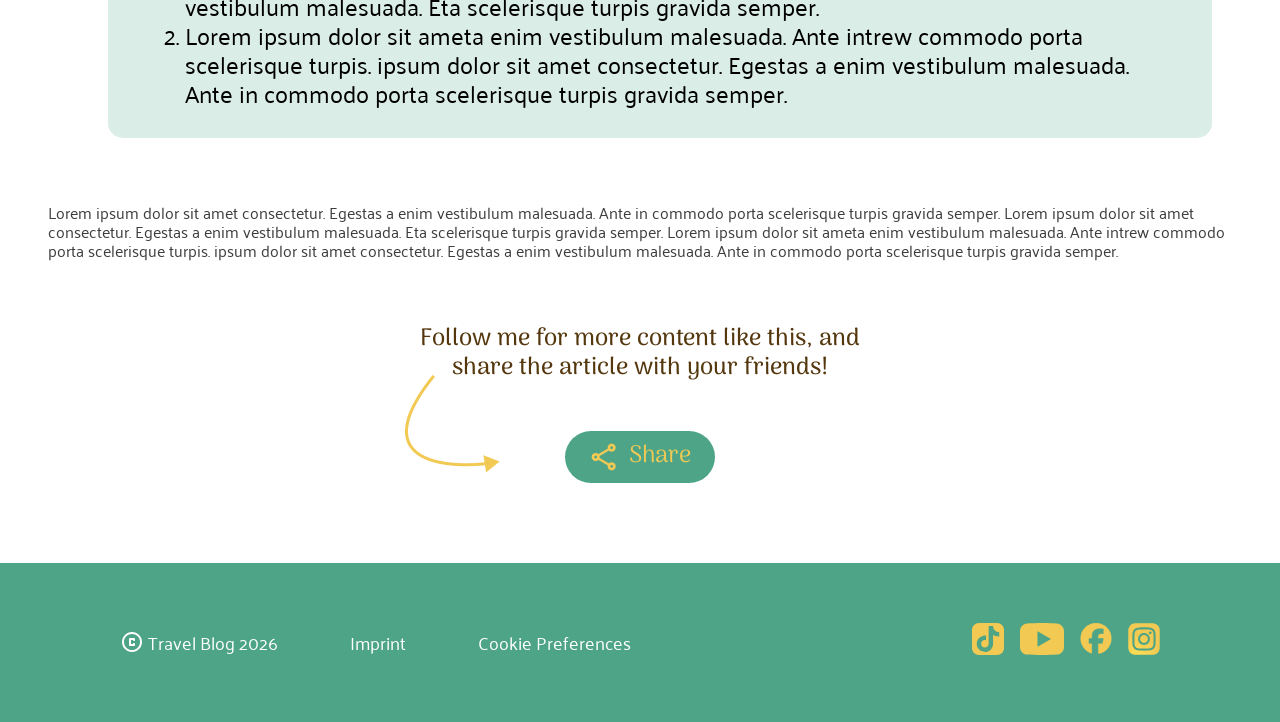
==== commit d612a331: "Merge branch 'main' of github.com:WildCxrd/travel_blog into feature/share-button-optimization" ====
--- a/article01Carousel.html
+++ b/article01Carousel.html
@@ -46,10 +46,11 @@
         <section class="content-section article-intro">
             <div class="article-title">
                 <div class="title-text">
-                    <p class="subtitle">Thailand’s City That Never Sleeps</p>
-                    <h1>Pattaya Pulse: Food, Sun and Neon Nights</h1>
-                    <p class="intro-text">From bustling promenades to nearby islands, the city offers an energetic and
-                        diverse escape. Discover Pattaya City, with vibrant nightlife and rich cultural landmarks.</p>
+                    <p class="subtitle">Where the Ocean Meets Your Soul</p>
+                    <h1>The World’s Most Breathtaking Beaches</h1>
+                    <p class="intro-text">From powder-soft white sands to dramatic coastlines kissed by
+                        turquoise waves, these beaches are more than destinations —
+                        they’re feelings.</p>
                 </div>
 
                 <div class="article-info">
@@ -123,27 +124,26 @@
             </ol>
         </section>
 
-        <pro-tip>
-            <div class="tip_feature">
-                <div class="icon-tip">
-                    <img src="./assets/img/light_bulb.png" alt="Icon of a light buble">
-                    <p>Pro tipps</p>
-                </div>
-                <section class="ordered_list">
-                    <ol class="pro_text">
-                        <li>Ante in commodo porta scelerisque turpis gravida semper. <a
-                                href="https://google.com">Usefull
-                                link.</a>
-                            Egestas a enim vestibulum malesuada. Eta scelerisque turpis gravida semper.</li>
-
-                        <li>Lorem ipsum dolor sit ameta enim vestibulum malesuada. Ante intrew commodo porta scelerisque
-                            turpis.
-                            ipsum dolor sit amet consectetur. Egestas a enim vestibulum malesuada. Ante in commodo porta
-                            scelerisque turpis gravida semper. </li>
-                    </ol>
-                </section>
-            </div>
-        </pro-tip>
+        <!-- PRO TIPS START -->
+
+        <div class="tip_feature">
+            <div class="icon-tip">
+                <img src="./assets/img/light_bulb.png" alt="Icon of a light buble">
+                <p>Pro tipps</p>
+            </div>
+            <section class="ordered_list">
+                <ol class="pro_text">
+                    <li>Ante in commodo porta scelerisque turpis gravida semper. <a href="https://google.com">Usefull
+                            link.</a>
+                        Egestas a enim vestibulum malesuada. Eta scelerisque turpis gravida semper.</li>
+
+                    <li>Lorem ipsum dolor sit ameta enim vestibulum malesuada. Ante intrew commodo porta scelerisque
+                        turpis.
+                        ipsum dolor sit amet consectetur. Egestas a enim vestibulum malesuada. Ante in commodo porta
+                        scelerisque turpis gravida semper. </li>
+                </ol>
+            </section>
+        </div>
 
         <section class="text_section">
             <p>Lorem ipsum dolor sit amet consectetur. Egestas a enim vestibulum malesuada. Ante in commodo porta
--- a/style_share_button.css
+++ b/style_share_button.css
@@ -112,7 +112,16 @@
     }
 
     .share-button-panel>p {
-        width: 100%;
         font-size: 18px;
     }
+}
+
+@media screen and (max-width: 370px) {
+    .share-button-panel {
+        width: 100%;
+    }
+
+    .share-button-panel>p {
+        font-size: 16px;
+    }
 }
--- a/style_article01_Carousel.css
+++ b/style_article01_Carousel.css
@@ -9,6 +9,10 @@
     display: flex;
     flex-direction: column;
     align-items: center;
+}
+
+.intro-text {
+    font-size: 2rem;
 }
 
 .text_section {
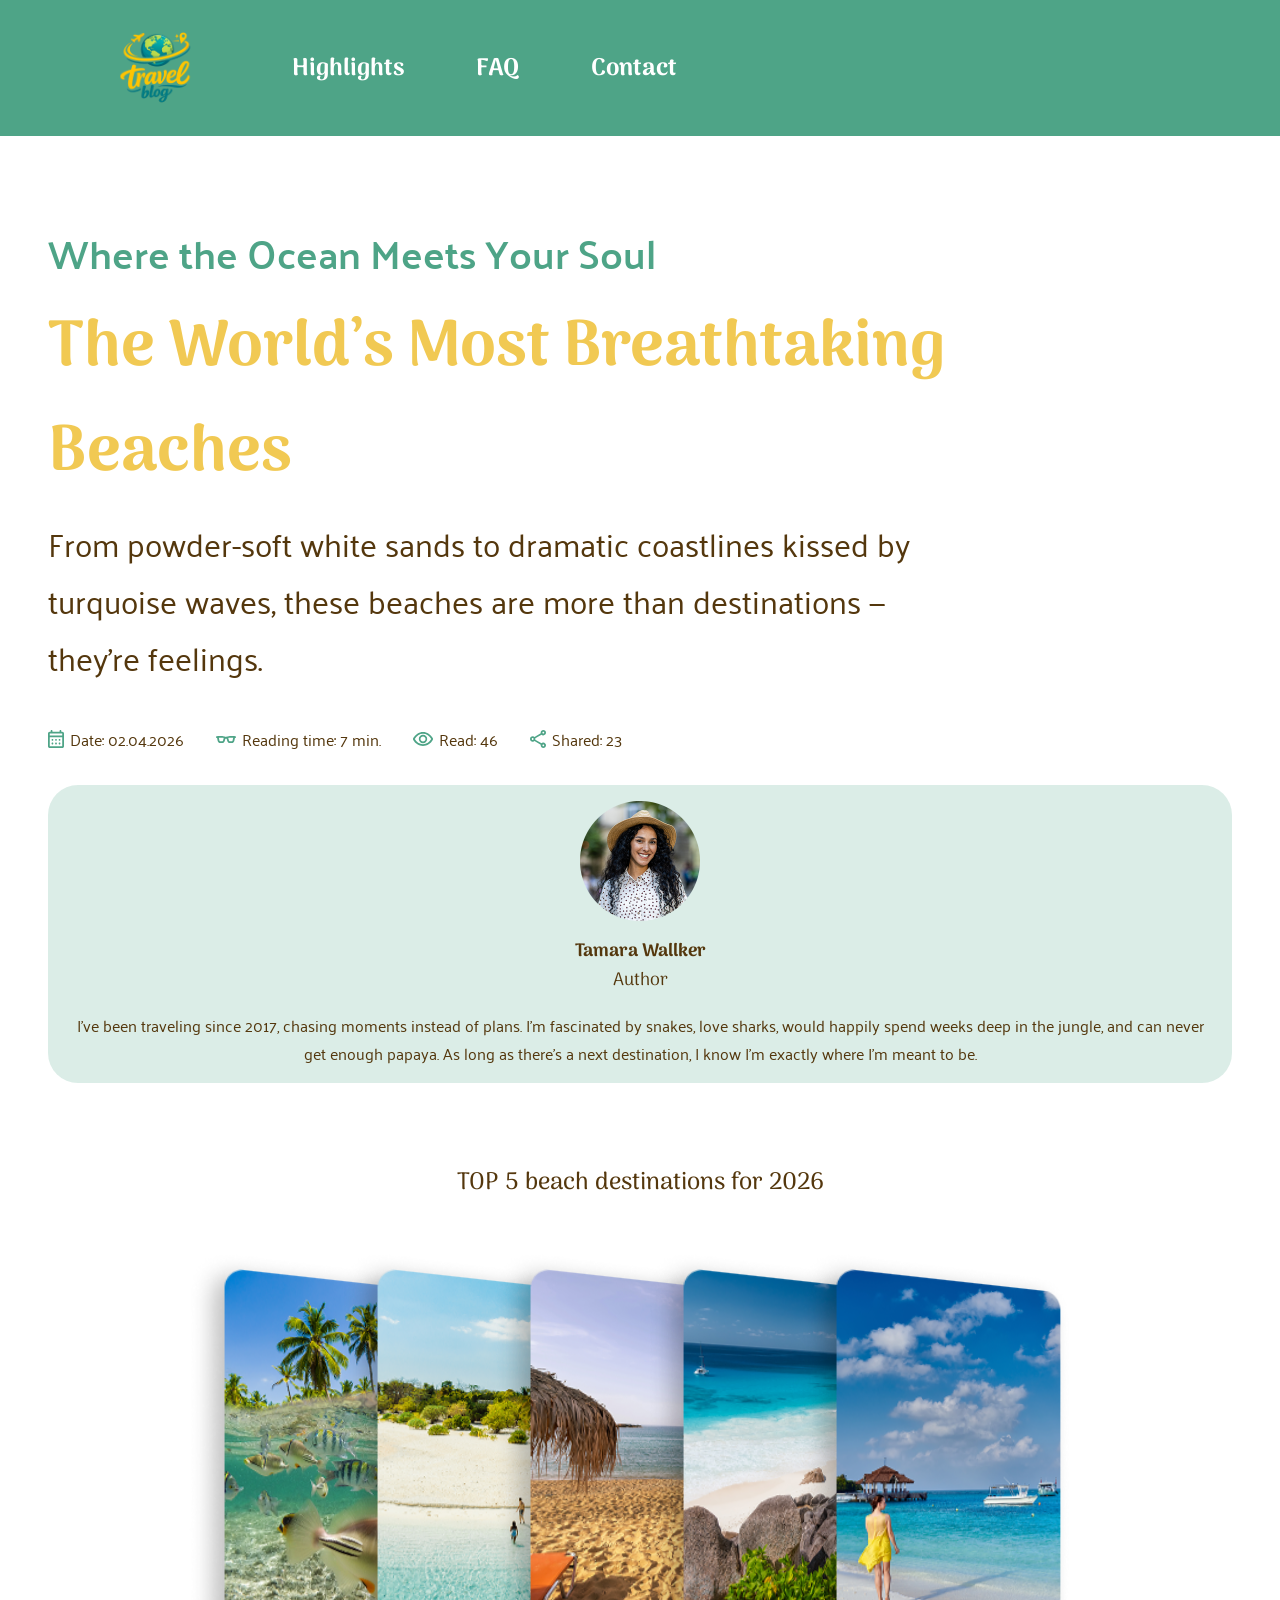
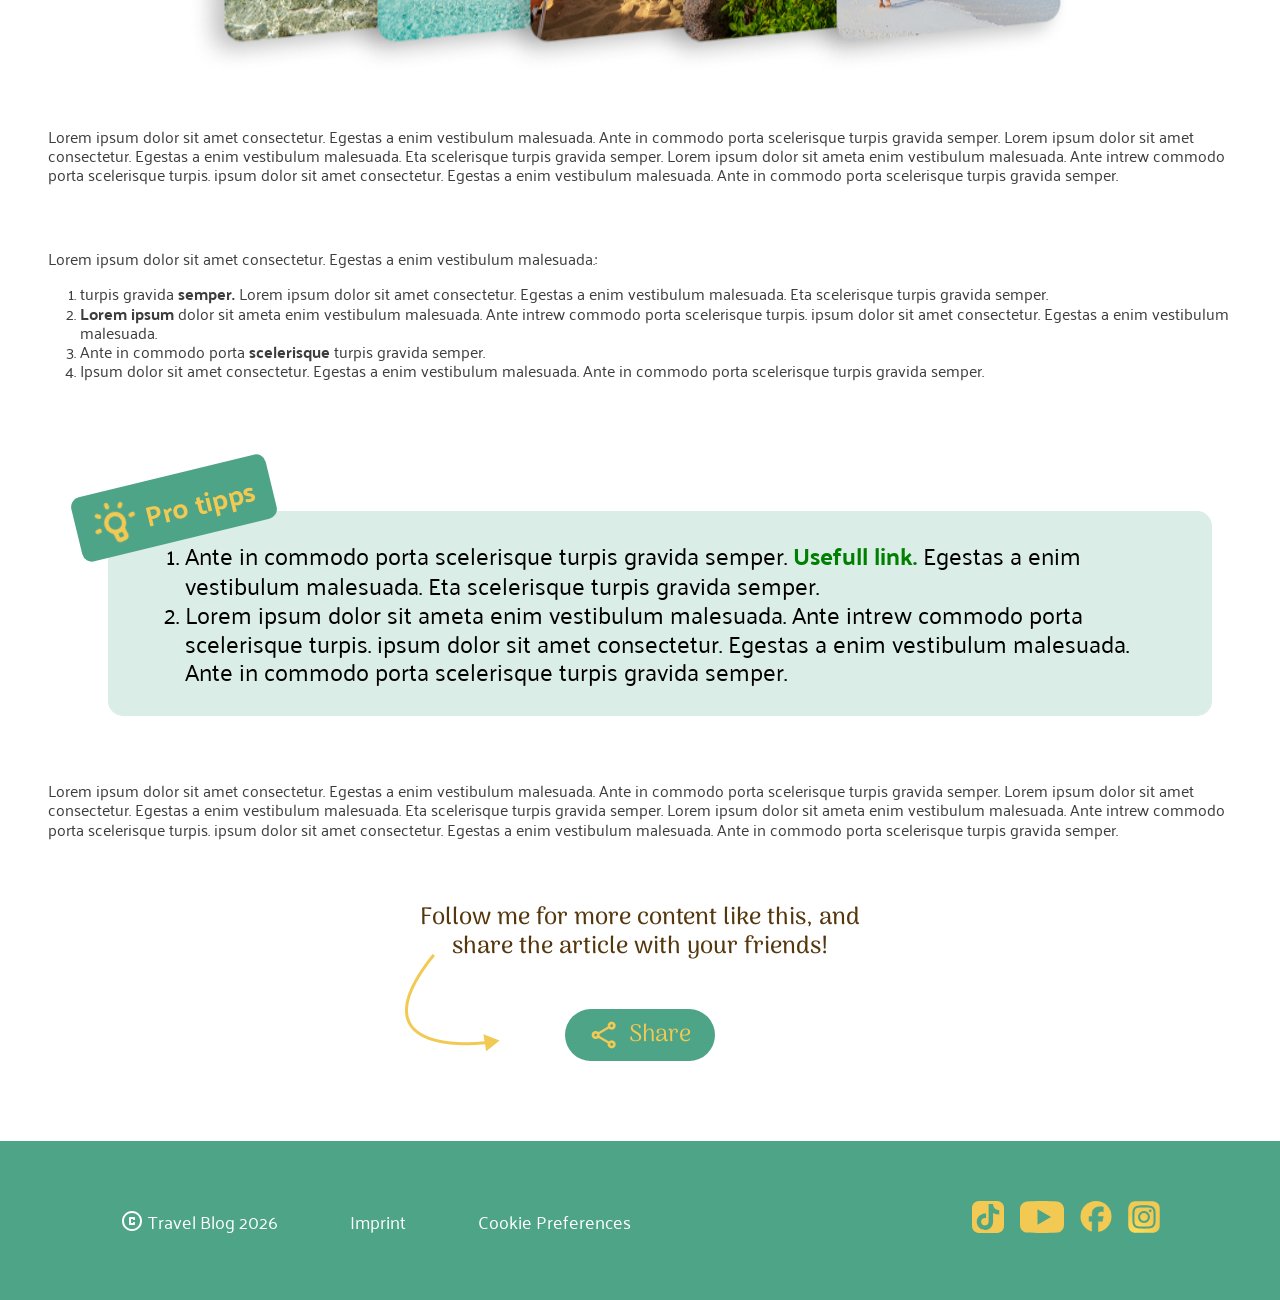
==== commit fe76a359: "feat: added carousel component to article01." ====
--- a/article01Carousel.html
+++ b/article01Carousel.html
@@ -13,6 +13,7 @@
     <link rel="stylesheet" href="style_share_button.css">
     <link rel="stylesheet" href="style_article01_Carousel.css">
     <link rel="stylesheet" href="style_menu_bar.css">
+    <link rel="stylesheet" href="style_partical_carousel.css">
 
     <link rel="icon" type="image/x-icon" href="./assets/icons/logo.svg">
 </head>
@@ -86,8 +87,31 @@
             </aside>
         </section>
 
-
-
+        <section class="carousel-section">
+            <h2 class="carousel-heading">
+                TOP 5 beach destinations for 2026
+            </h2>
+            <div class="slider_b">
+                <img id="beach-1" class="slider_b_element" src="assets/img/caro_1.png" alt="Palm beach">
+                <img id="beach-2" class="slider_b_element" src="assets/img/caro_2.png" alt="Palm club">
+                <img id="beach-3" class="slider_b_element" src="assets/img/caro_3.png" alt="Palm Sea">
+                <img id="beach-4" class="slider_b_element" src="assets/img/caro_4.png" alt="Palm sandy">
+                <img id="beach-5" class="slider_b_element" src="assets/img/caro_5.png" alt="Palm windy">
+            </div>
+            <div class="carousel-dots" role="group" aria-label="Choose beach destination">
+
+                <a href="#beach-1" class="carousel-dot is-active" aria-label="Show beach 1"></a>
+
+                <a href="#beach-2" class="carousel-dot" aria-label="Show beach 2"></a>
+
+                <a href="#beach-3" class="carousel-dot" aria-label="Show beach 3"></a>
+
+                <a href="#beach-4" class="carousel-dot" aria-label="Show beach 4"></a>
+
+                <a href="#beach-5" class="carousel-dot" aria-label="Show beach 5"></a>
+
+            </div>
+        </section>
 
         <section class="text_section">
             <p>Lorem ipsum dolor sit amet consectetur. Egestas a enim vestibulum malesuada. Ante in commodo porta
--- a/style_partical_carousel.css
+++ b/style_partical_carousel.css
@@ -0,0 +1,173 @@
+.carousel-section {
+    width: min(100%, 900px);
+    margin-inline: auto;
+    margin-top: 80px;
+}
+
+.carousel-heading {
+    font-family: 'Arima', serif;
+    font-size: clamp(16px, 2vw, 24px);
+    font-weight: 500;
+    color: #54370D;
+    text-align: center;
+    margin-bottom: 28px;
+}
+
+
+.slider_b {
+    display: flex;
+    align-items: center;
+    justify-content: center;
+
+    width: min(100%, 900px);
+    margin: 0 auto;
+}
+
+.slider_b_element {
+    display: block;
+    width: 32%;
+    height: auto;
+    flex: 0 0 32%;
+
+    margin-left: -15%;
+
+    transition: transform 250ms ease-in-out;
+    /* ---------------------Perspektive geändert um 20° > Figma Animationstest ----------------------*/
+    transform: perspective(600px) rotateY(20deg);
+}
+
+.slider_b_element:first-child {
+    margin-left: 0;
+}
+
+.slider_b_element:hover {
+    position: relative;
+    z-index: 2;
+    /*ausgewählte Karte targeted und scale seted > für FIgma animationstest*/
+
+    transform: none;
+
+    /* transform: translateY(-10px); ------------Hover nach oben abgeschaltet für > Figma animationstest---- */
+}
+
+/*importiert hover logik aus slider rotation > Figma animationstest*/
+
+.slider_b_element:hover~.slider_b_element {
+    transform: perspective(600px) rotateY(-20deg) translateX(60px);
+
+}
+
+.slider_b_element:has(~.slider_b_element:hover) {
+    transform: perspective(600px) rotateY(20deg) translateX(-120px);
+}
+
+
+@media screen and (max-width: 800px) {
+
+    .slider_b {
+        width: min(70%, 360px);
+        margin-left: auto;
+        margin-right: 3%;
+
+        display: flex;
+        justify-content: flex-start;
+        gap: 12px;
+
+        overflow-x: auto;
+        scroll-snap-type: x mandatory;
+
+        padding: 12px 0 20px;
+
+        scrollbar-width: none;
+    }
+
+    .slider_b::-webkit-scrollbar {
+        display: none;
+    }
+
+    .slider_b_element {
+        width: 75%;
+        flex: 0 0 75%;
+
+        margin-left: 0;
+        scroll-snap-align: start;
+    }
+
+}
+
+.carousel-dots {
+    display: none;
+}
+
+@media screen and (max-width: 800px) {
+
+    .carousel-dots {
+        display: flex;
+        justify-content: center;
+        align-items: center;
+        gap: 8px;
+        margin-top: 20px;
+    }
+
+    .carousel-dot {
+        width: 16px;
+        height: 16px;
+        padding: 0;
+        border: none;
+        border-radius: 50%;
+        background-color: #D1E7DE;
+        cursor: pointer;
+        display: block;
+    }
+
+    .carousel-dot.is-active {
+        width: 32px;
+        border-radius: 20px;
+        background-color: #4EA487;
+    }
+
+    .carousel-dot:focus-visible {
+        outline: 2px solid #4EA487;
+        outline-offset: 3px;
+    }
+
+    .carousel-section:has(.slider_b_element:target) .carousel-dot.is-active {
+        width: 16px;
+        border-radius: 50%;
+        background-color: #D1E7DE;
+    }
+
+    .carousel-section:has(#beach-1:target) .carousel-dot[href="#beach-1"],
+    .carousel-section:has(#beach-2:target) .carousel-dot[href="#beach-2"],
+    .carousel-section:has(#beach-3:target) .carousel-dot[href="#beach-3"],
+    .carousel-section:has(#beach-4:target) .carousel-dot[href="#beach-4"],
+    .carousel-section:has(#beach-5:target) .carousel-dot[href="#beach-5"] {
+        width: 32px;
+        border-radius: 20px;
+        background-color: #4EA487;
+    }
+
+}
+
+@media screen and (min-width: 801px) {
+
+    .carousel-heading {
+        margin-bottom: 60px;
+    }
+
+    .slider_b_element:hover~.slider_b_element {
+        transform: perspective(600px) rotateY(-20deg) translateX(120px);
+    }
+
+}
+
+@media screen and (max-width: 800px) {
+
+    .slider_b_element,
+    .slider_b_element:hover,
+    .slider_b_element:hover~.slider_b_element,
+    .slider_b_element:has(~ .slider_b_element:hover) {
+        transform: none;
+    }
+
+}
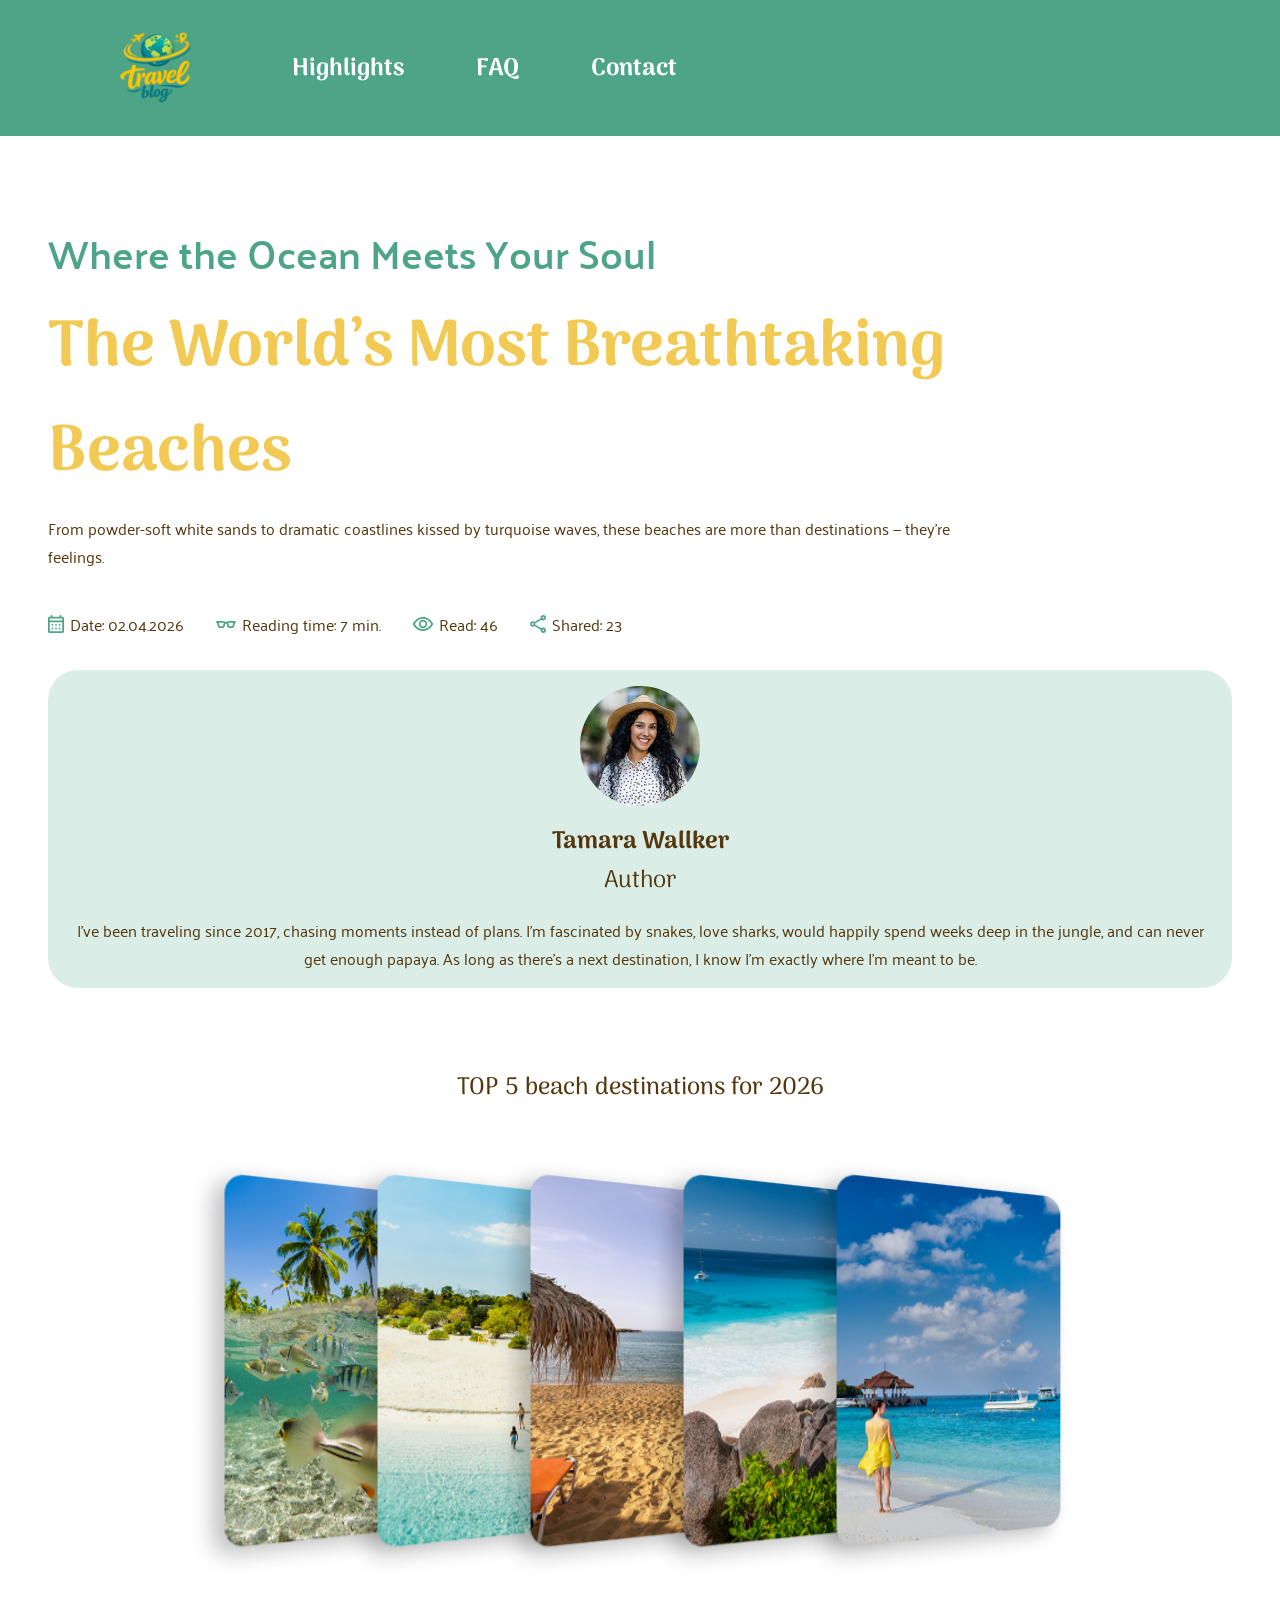
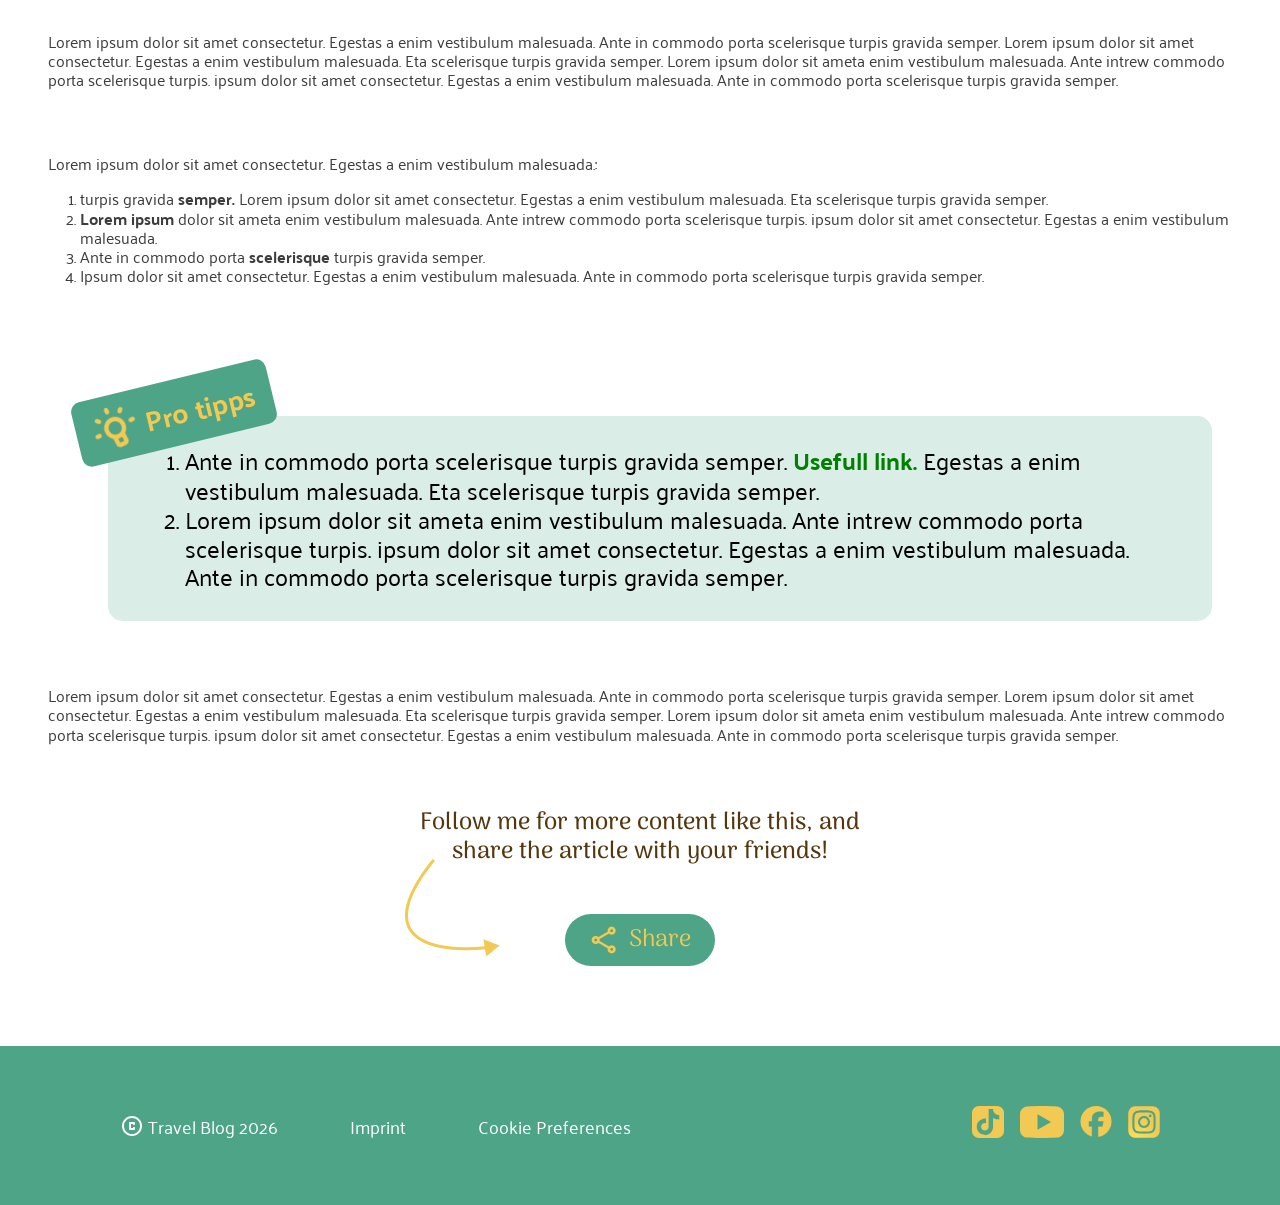
==== commit f5c0016b: "feat: the menu bar now links to the homepage and its sections." ====
--- a/article01Carousel.html
+++ b/article01Carousel.html
@@ -245,18 +245,27 @@
     <nav class="menu-bar yellow-background">
         <ul>
             <li>
-                <img src="./assets/icons/home.svg" alt="Das Home-Symbol - der Umriss eines Hauses.">
-            </li>
-            <li>
-                <img src="./assets/icons/rocket_launch.svg" alt="Das Symbol einer fliegenden Rakete..">
-            </li>
-            <li>
-                <img src="./assets/icons/live_help.svg"
-                    alt="Das Symbol zur Live-Hilfe - ein Fragezeichen in einer Sprechblase mit abgerundeten Ecken.">
-            </li>
-            <li>
-                <img src="./assets/icons/person_pin.svg"
-                    alt="Das Person-Symbol - die Silhouette einer Person in einer Sprechblase mit abgerundeten Ecken.">
+                <a href="./index.html">
+                    <img src="./assets/icons/home.svg" alt="Das Home-Symbol - der Umriss eines Hauses.">
+                </a>
+
+            </li>
+            <li>
+                <a href="./index.html#highlights">
+                    <img src="./assets/icons/rocket_launch.svg" alt="Das Symbol einer fliegenden Rakete..">
+                </a>
+            </li>
+            <li>
+                <a href="./index.html#faq">
+                    <img src="./assets/icons/live_help.svg"
+                        alt="Das Symbol zur Live-Hilfe - ein Fragezeichen in einer Sprechblase mit abgerundeten Ecken.">
+                </a>
+            </li>
+            <li>
+                <a href="./index.html#contact">
+                    <img src="./assets/icons/person_pin.svg"
+                        alt="Das Person-Symbol - die Silhouette einer Person in einer Sprechblase mit abgerundeten Ecken.">
+                </a>
             </li>
         </ul>
     </nav>
--- a/style_profilanzeige.css
+++ b/style_profilanzeige.css
@@ -136,13 +136,13 @@
 
 .author-name {
     font-family: 'Arima';
-    font-size: 1.125rem;
+    font-size: 1.5rem;
     font-weight: 700;
 }
 
 .author-role {
     font-family: 'Arima';
-    font-size: 1.125rem;
+    font-size: 1.5rem;
     font-weight: 400;
 }
 
@@ -182,8 +182,7 @@
 
 
 /*== HANDY bis 767 px: Hauptbereich + Article Intro ==*/
-/* min(): höchstens der Figma-Wert (bei 375 px). Unter 375 px wird alles
-   im gleichen Verhältnis kleiner, damit die Zeilen wie in Figma umbrechen. */
+
 @media screen and (max-width: 767px) {
 
     .main-content {
@@ -195,15 +194,15 @@
     }
 
     .subtitle {
-        font-size: min(1.25rem, 5.33vw);
+        font-size: min(1.25rem, 5.5vw);
     }
 
     .article-title h1 {
-        font-size: min(2.5rem, 10.66vw);
+        font-size: min(2.5rem, 11vw);
     }
 
     .intro-text {
-        font-size: min(1.125rem, 4.8vw);
+        font-size: min(1.125rem, 5vw);
     }
 
     .article-info {
@@ -211,7 +210,7 @@
     }
 
     .info-item {
-        font-size: min(1rem, 4.26vw);
+        font-size: min(1rem, 4.2vw);
     }
 
     .author-card {
@@ -219,14 +218,14 @@
     }
 
     .author-name {
-        font-size: min(1rem, 4.26vw);
+        font-size: min(1rem, 5vw);
     }
 
     .author-role {
-        font-size: min(1rem, 4.26vw);
+        font-size: min(1rem, 5vw);
     }
 
     .author-text {
-        font-size: min(1rem, 4.26vw);
-    }
-}
+        font-size: min(1rem, 5vw);
+    }
+}
--- a/style_article01_Carousel.css
+++ b/style_article01_Carousel.css
@@ -61,11 +61,19 @@
         width: 100%;
     }
 
+    .intro-text {
+        font-size: 1rem;
+    }
+
+    .author-text {
+        font-size: 1rem;
+    }
+
     .text_section {
-        font-size: 16px;
+        font-size: 1rem;
     }
 
     .text_numbered_section {
-        font-size: 16px;
+        font-size: 1rem;
     }
 }
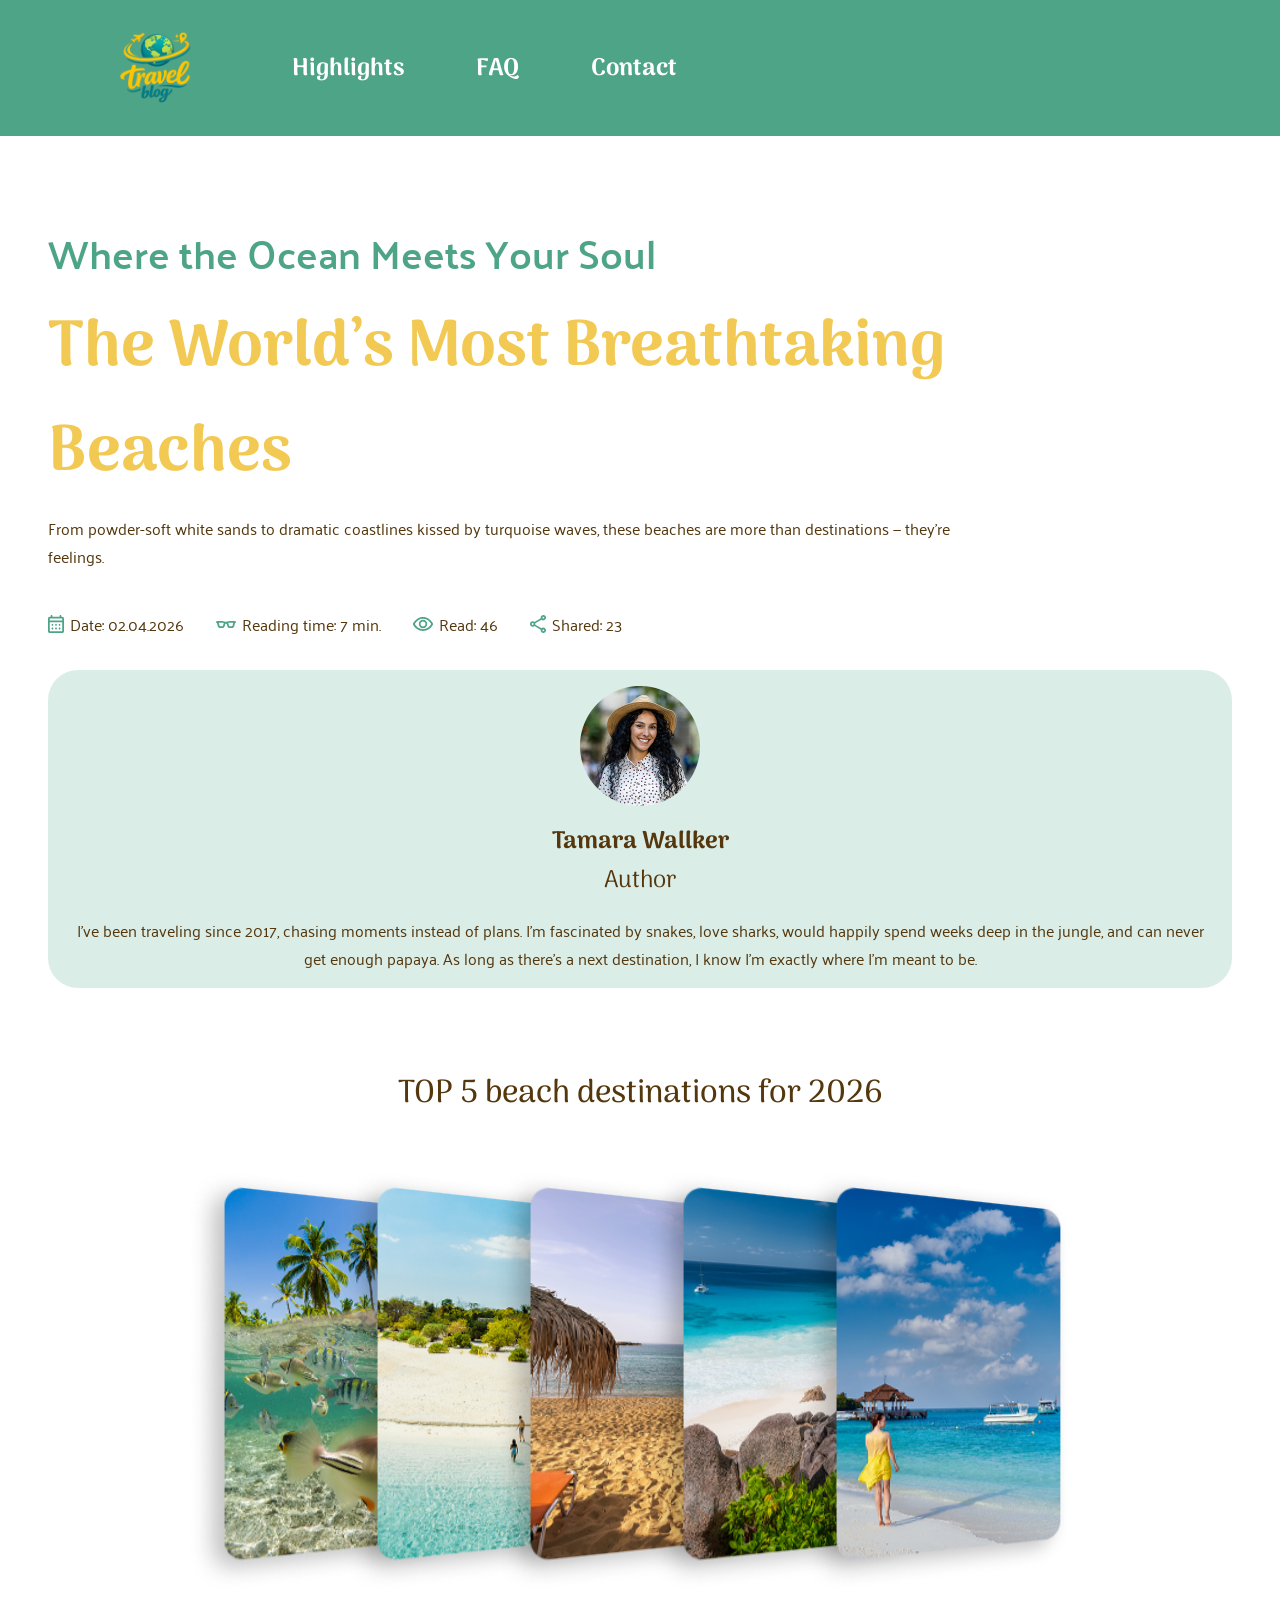
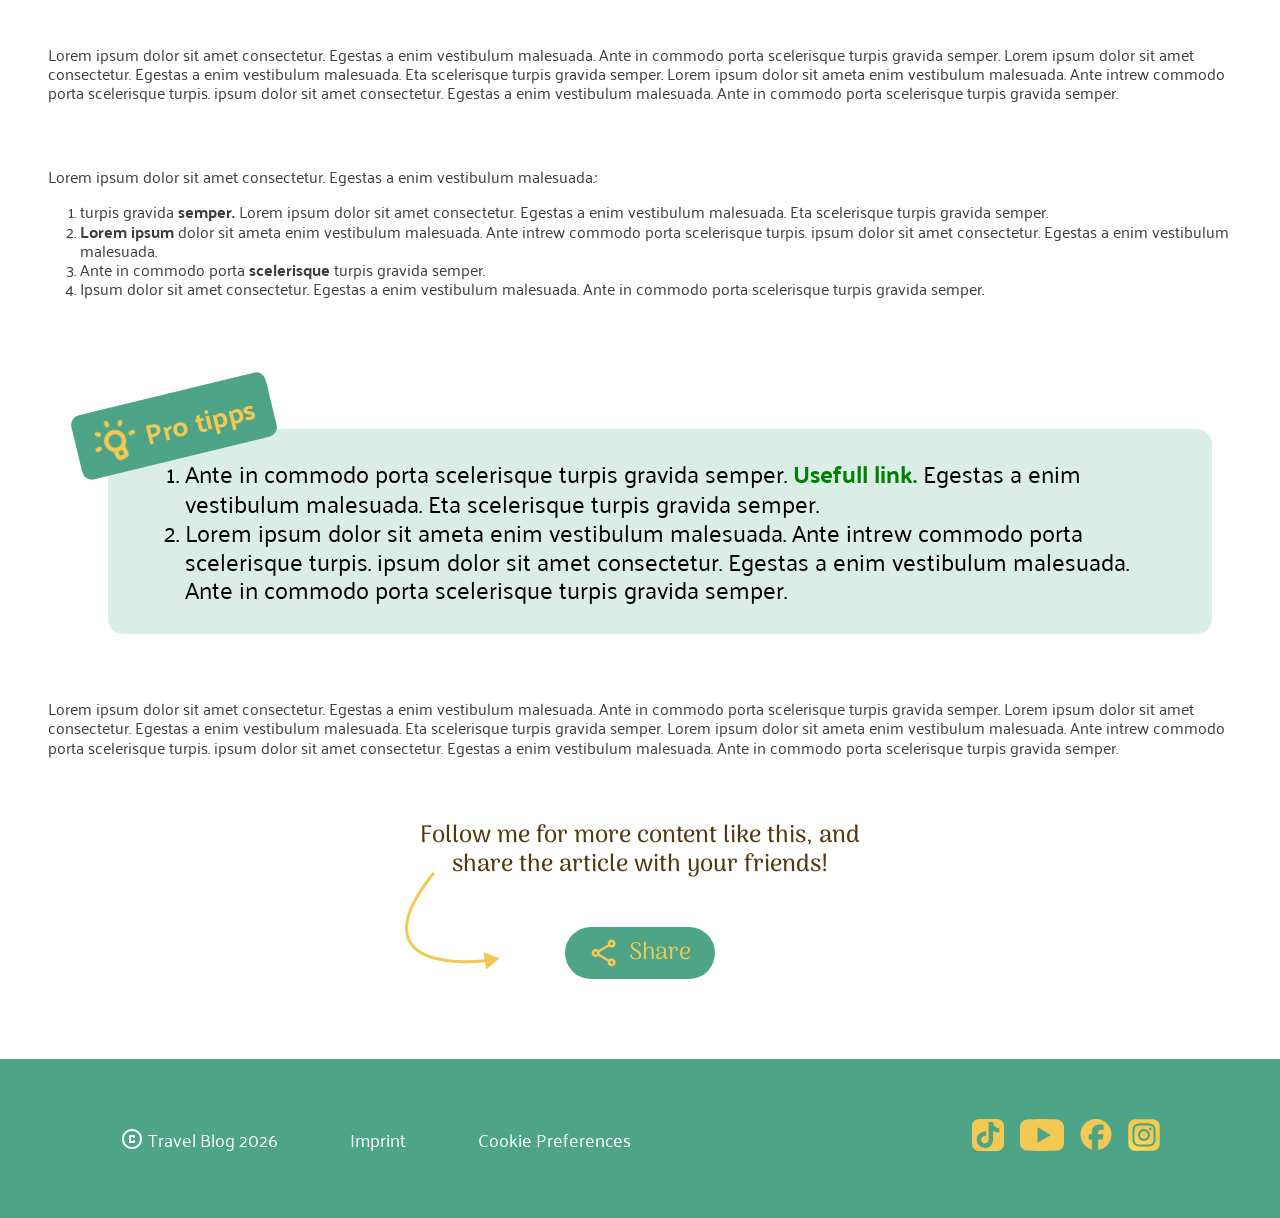
==== commit b4f36177: "feat: the header now has working links on all pages." ====
--- a/article01Carousel.html
+++ b/article01Carousel.html
@@ -29,13 +29,13 @@
         <nav>
             <ul>
                 <li>
-                    <a href="">Highlights</a>
-                </li>
-                <li>
-                    <a href="">FAQ</a>
-                </li>
-                <li>
-                    <a href="">Contact</a>
+                    <a href="./index.html#highlights">Highlights</a>
+                </li>
+                <li>
+                    <a href="./index.html#faq">FAQ</a>
+                </li>
+                <li>
+                    <a href="./index.html#contact">Contact</a>
                 </li>
             </ul>
         </nav>
--- a/style_profilanzeige.css
+++ b/style_profilanzeige.css
@@ -210,7 +210,7 @@
     }
 
     .info-item {
-        font-size: min(1rem, 4.2vw);
+        font-size: min(1rem, 4.5vw);
     }
 
     .author-card {
--- a/style_article01_Carousel.css
+++ b/style_article01_Carousel.css
@@ -11,8 +11,9 @@
     align-items: center;
 }
 
-.intro-text {
-    font-size: 2rem;
+.intro-text p {
+    font-size: 1.3rem;
+    font-weight: 400;
 }
 
 .text_section {
--- a/style_partical_carousel.css
+++ b/style_partical_carousel.css
@@ -6,7 +6,7 @@
 
 .carousel-heading {
     font-family: 'Arima', serif;
-    font-size: clamp(16px, 2vw, 24px);
+    font-size: 2rem;
     font-weight: 500;
     color: #54370D;
     text-align: center;
@@ -65,7 +65,7 @@
 @media screen and (max-width: 800px) {
 
     .slider_b {
-        width: min(70%, 360px);
+        width: min(85%, 360px);
         margin-left: auto;
         margin-right: 3%;
 
@@ -91,6 +91,8 @@
 
         margin-left: 0;
         scroll-snap-align: start;
+
+   
     }
 
 }
@@ -163,6 +165,11 @@
 
 @media screen and (max-width: 800px) {
 
+.carousel-heading{
+    font-weight: 600;
+    font-size: 1.25rem;
+}
+
     .slider_b_element,
     .slider_b_element:hover,
     .slider_b_element:hover~.slider_b_element,
